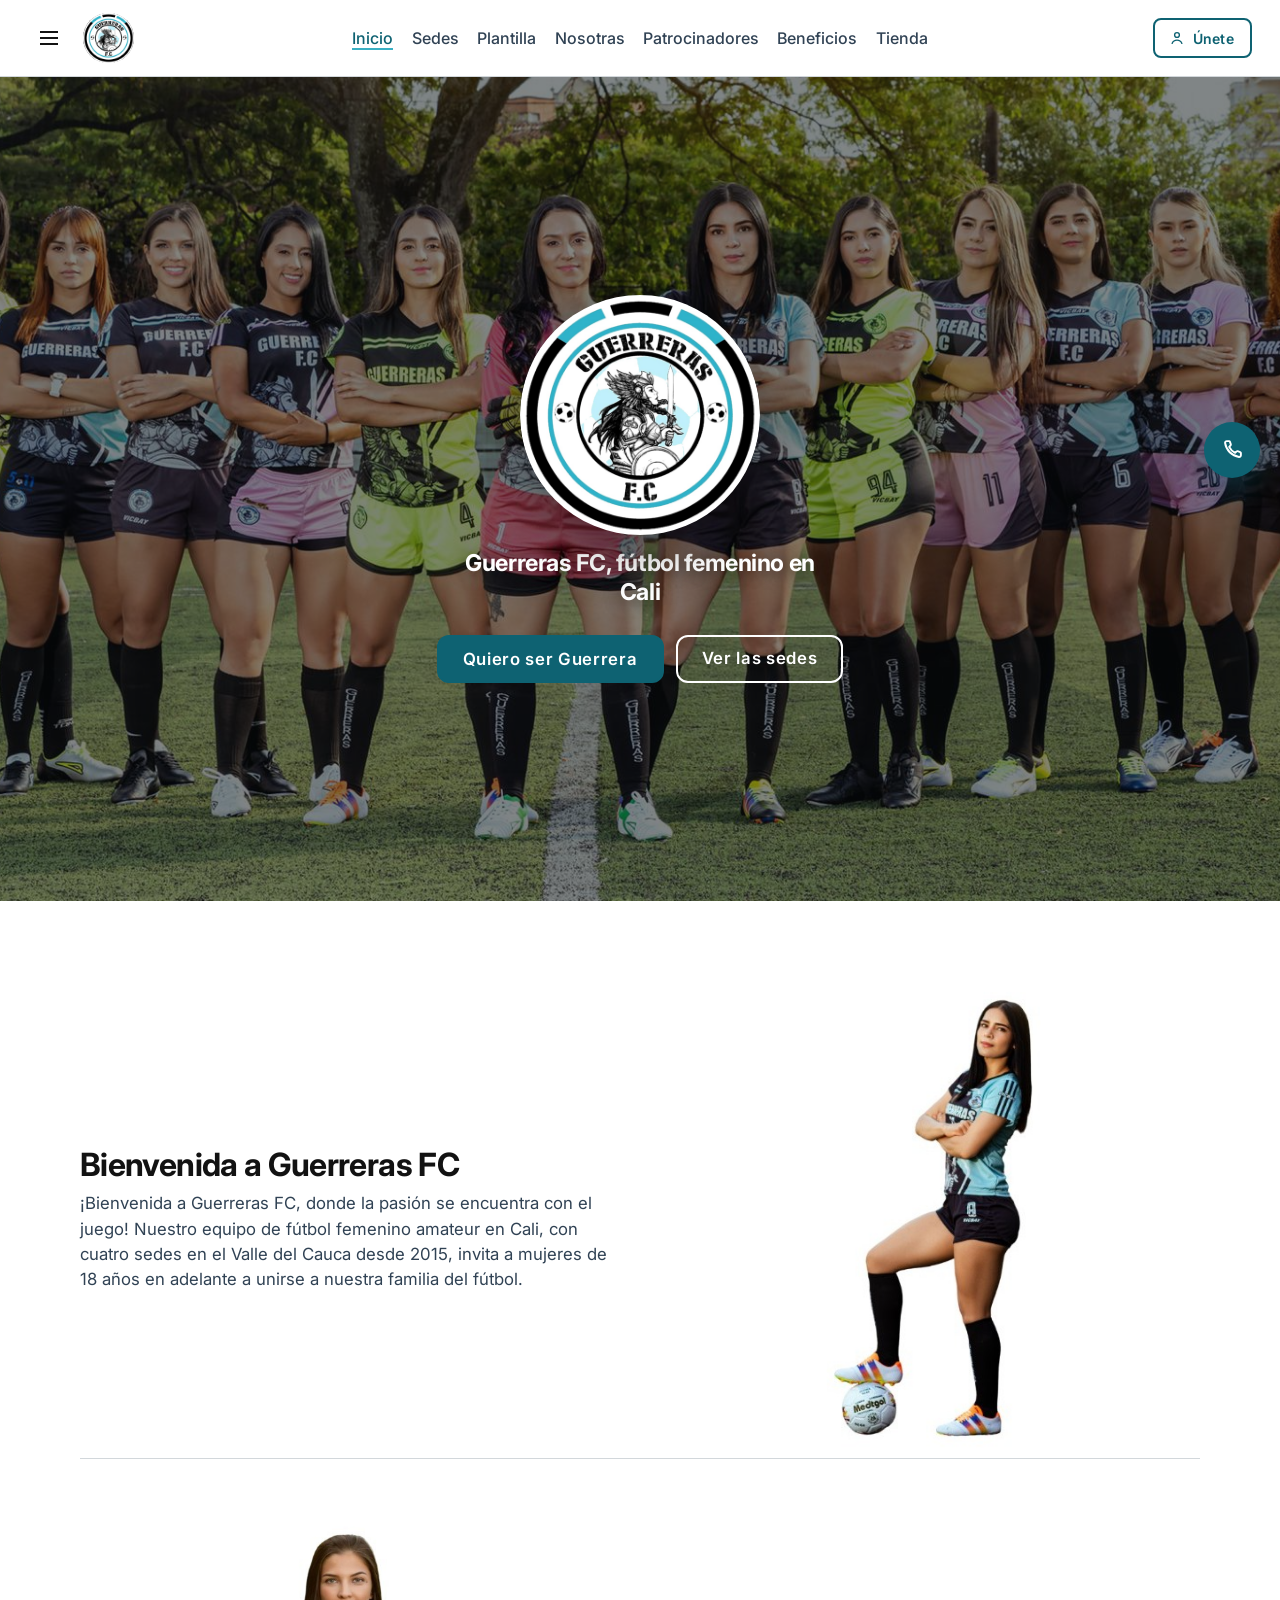
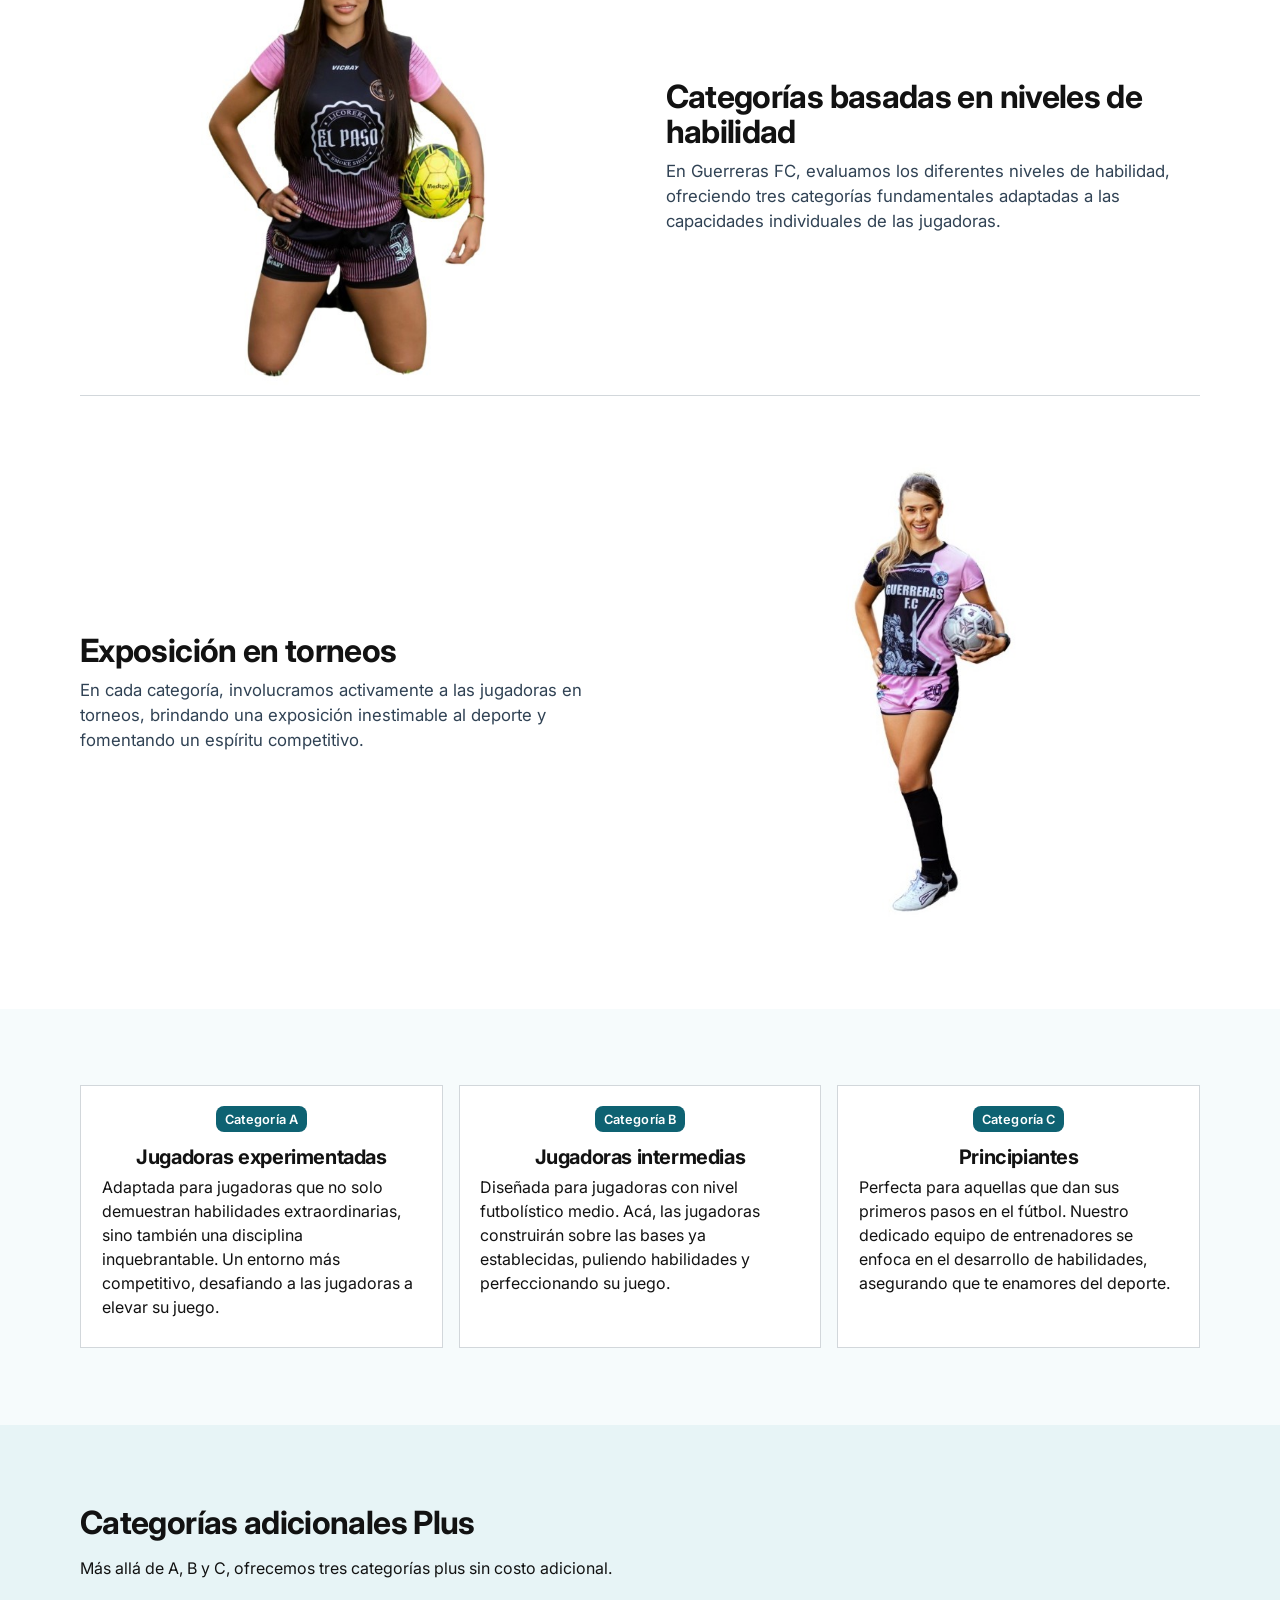
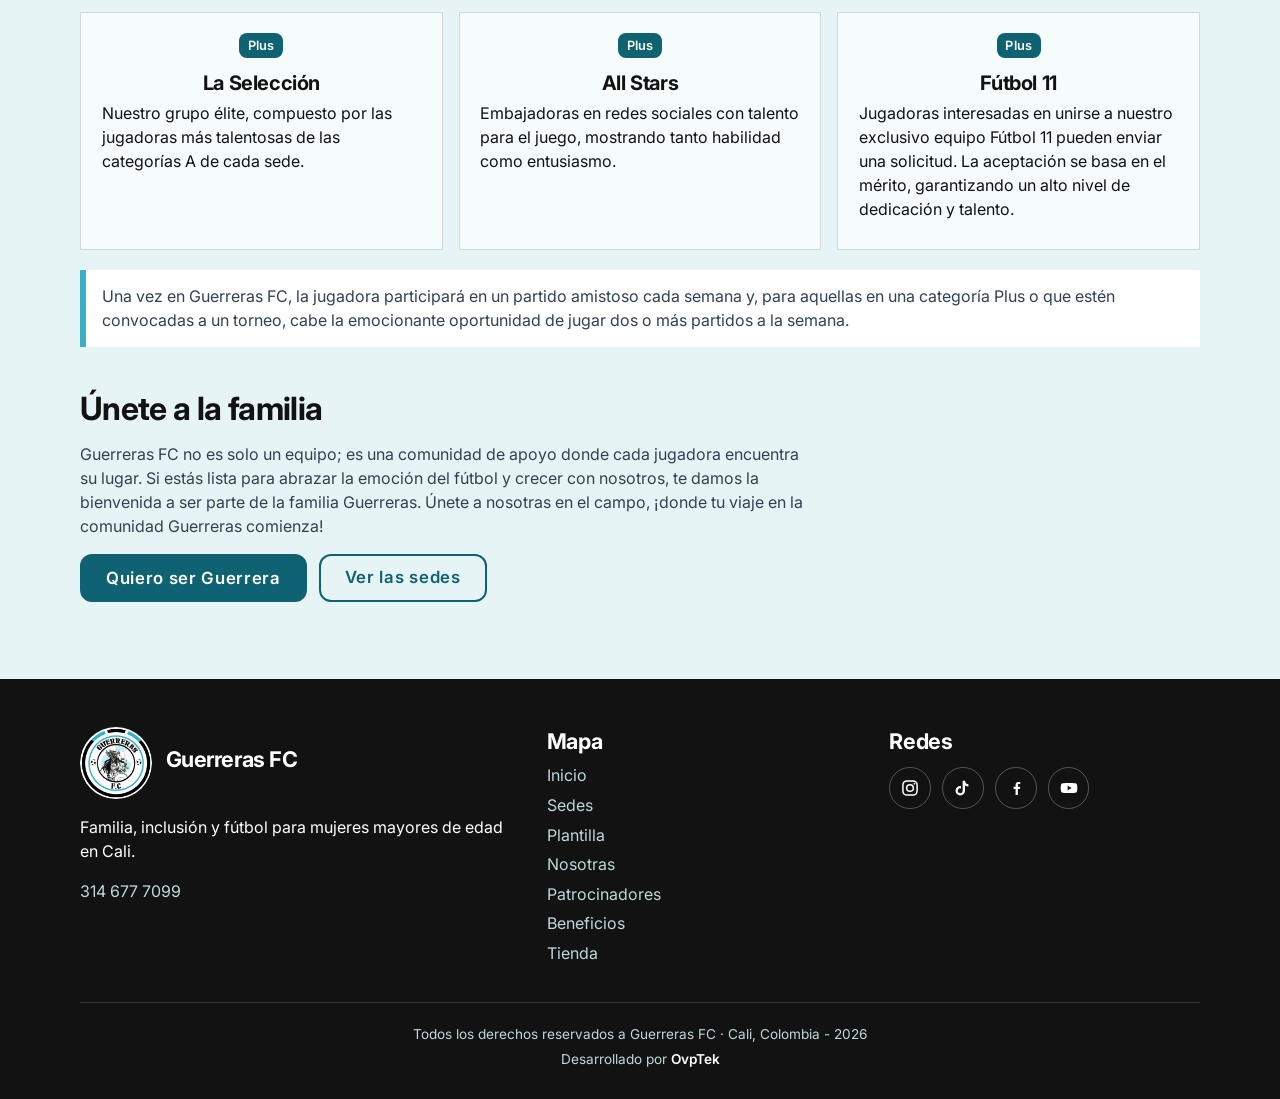
==== index.html @ e52dcc0f "Describe each page with the Spanish searches people use for women's soccer in Cali. Co-authored-by: " ====
<!DOCTYPE html>
<html lang="es-CO">
<head>
  <meta charset="utf-8">
  <meta name="viewport" content="width=device-width, initial-scale=1">
  <title>Fútbol femenino en Cali | Guerreras FC</title>
  <meta name="description" content="Equipo de fútbol femenino amateur en Cali. Mujeres mayores de 18 años, desde 2015. Cuatro sedes en el Valle del Cauca, incluida Juanchito.">
  <meta name="theme-color" content="#39b0c4">
  <meta property="og:type" content="website">
  <meta property="og:locale" content="es_CO">
  <meta property="og:site_name" content="Guerreras FC Cali">
  <meta property="og:title" content="Fútbol femenino en Cali | Guerreras FC">
  <meta property="og:description" content="Equipo de fútbol femenino amateur en Cali. Mujeres mayores de 18 años, desde 2015. Cuatro sedes en el Valle del Cauca.">
  <meta property="og:image" content="assets/plantel.jpg">
  <meta name="twitter:card" content="summary_large_image">
  <meta name="twitter:title" content="Fútbol femenino en Cali | Guerreras FC">
  <meta name="twitter:description" content="Equipo de fútbol femenino amateur en Cali. Mujeres mayores de 18 años, desde 2015. Cuatro sedes en el Valle del Cauca.">
  <meta name="twitter:image" content="assets/plantel.jpg">
  <link rel="icon" href="assets/favicon.svg?v=3" type="image/svg+xml">
  <link rel="icon" href="assets/favicon-32.png?v=3" sizes="32x32" type="image/png">
  <link rel="apple-touch-icon" href="assets/apple-touch-icon.png?v=3">
  <link rel="preconnect" href="https://fonts.googleapis.com">
  <link rel="preconnect" href="https://fonts.gstatic.com" crossorigin>
  <link href="https://fonts.googleapis.com/css2?family=Inter:wght@400;500;600;700&display=swap" rel="stylesheet">
  <link rel="stylesheet" href="css/styles.css">
  <script type="application/ld+json">
  {
    "@context": "https://schema.org",
    "@graph": [
      {
        "@type": "SportsTeam",
        "name": "Guerreras FC",
        "alternateName": ["Guerreras FC Cali", "Guerreras Fútbol Club Cali"],
        "sport": "Fútbol femenino",
        "description": "Equipo de fútbol femenino amateur en Cali y el Valle del Cauca. Mujeres mayores de 18 años. Fundado en 2015.",
        "foundingDate": "2015",
        "telephone": "+573146777099",
        "gender": "Female",
        "areaServed": ["Cali", "Juanchito", "Valle del Cauca"],
        "address": {
          "@type": "PostalAddress",
          "addressLocality": "Cali",
          "addressRegion": "Valle del Cauca",
          "addressCountry": "CO"
        },
        "sameAs": [
          "https://www.instagram.com/guerreras_fc/",
          "https://www.tiktok.com/@guerrerasfccali",
          "https://www.facebook.com/guerrerasfc.cali",
          "https://www.youtube.com/@guerrerasfc5474"
        ]
      },
      {
        "@type": "WebSite",
        "name": "Guerreras FC Cali",
        "inLanguage": "es-CO",
        "description": "Fútbol femenino amateur en Cali para mujeres mayores de 18 años."
      }
    ]
  }
  </script>
</head>
<body>
  <a class="skip" href="#contenido">Saltar al contenido</a>
  <header class="site-header">
    <div class="nav-bar">
      <div class="header-start">
        <button class="nav-toggle" type="button" aria-expanded="false" aria-controls="menu-panel">
          <span class="sr-only">Abrir menú</span>
          <span></span>
        </button>
        <a class="brand" href="index.html">
          <img class="brand-mark" src="assets/logo.png" width="512" height="512" alt="Guerreras FC">
        </a>
      </div>
      <nav class="site-nav" aria-label="Principal">
        <a href="index.html" aria-current="page">Inicio</a>
        <a href="sedes.html">Sedes</a>
        <a href="plantilla.html">Plantilla</a>
        <a href="nosotras.html">Nosotras</a>
        <a href="patrocinadores.html">Patrocinadores</a>
        <a href="beneficios.html">Beneficios</a>
        <span class="nav-shop"><a href="tienda.html">Tienda</a><a class="nav-cart" href="tienda.html#pedido" data-nav-cart hidden aria-label="Ver tu pedido"><svg viewBox="0 0 24 24" width="18" height="18" aria-hidden="true"><path d="M6 7h15l-1.5 8.5H8L6 7Z" fill="none" stroke="currentColor" stroke-width="1.8" stroke-linejoin="round"/><path d="M6 7 5 4H3" fill="none" stroke="currentColor" stroke-width="1.8" stroke-linecap="round"/><circle cx="9" cy="19" r="1.2" fill="currentColor"/><circle cx="17" cy="19" r="1.2" fill="currentColor"/></svg><span data-nav-count>0</span></a></span>
      </nav>
      <div class="header-end">
        <button class="header-join" type="button" data-join>
          <svg viewBox="0 0 24 24" width="18" height="18" aria-hidden="true"><circle cx="12" cy="8" r="3.2" fill="none" stroke="currentColor" stroke-width="1.8"/><path d="M5.5 19.2c1.2-3 3.4-4.4 6.5-4.4s5.3 1.4 6.5 4.4" fill="none" stroke="currentColor" stroke-width="1.8" stroke-linecap="round"/></svg>
          Únete
        </button>
      </div>
    </div>
    <div class="menu-panel" id="menu-panel">
      <nav aria-label="Menú">
        <a href="index.html" aria-current="page">Inicio</a>
        <a href="sedes.html">Sedes</a>
        <a href="plantilla.html">Plantilla</a>
        <a href="nosotras.html">Nosotras</a>
        <a href="patrocinadores.html">Patrocinadores</a>
        <a href="beneficios.html">Beneficios</a>
        <span class="nav-shop"><a href="tienda.html">Tienda</a><a class="nav-cart" href="tienda.html#pedido" data-nav-cart hidden aria-label="Ver tu pedido"><svg viewBox="0 0 24 24" width="18" height="18" aria-hidden="true"><path d="M6 7h15l-1.5 8.5H8L6 7Z" fill="none" stroke="currentColor" stroke-width="1.8" stroke-linejoin="round"/><path d="M6 7 5 4H3" fill="none" stroke="currentColor" stroke-width="1.8" stroke-linecap="round"/><circle cx="9" cy="19" r="1.2" fill="currentColor"/><circle cx="17" cy="19" r="1.2" fill="currentColor"/></svg><span data-nav-count>0</span></a></span>
      </nav>
    </div>
  </header>

  <main id="contenido">
    <section class="hero">
      <img class="hero-photo" src="assets/plantel.jpg" width="1600" height="848" alt="Plantel de Guerreras FC en Cali, formado en la cancha con uniformes negros, rosa, azul y verde." fetchpriority="high" decoding="async">
      <div class="hero-shade" aria-hidden="true"></div>
      <div class="hero-copy">
        <h1>
          <img class="hero-logo" src="assets/logo.png" width="512" height="512" alt="">
          <span>Guerreras FC, fútbol femenino en Cali</span>
        </h1>
        <div class="actions">
          <button class="btn" type="button" data-join>Quiero ser Guerrera</button>
          <a class="btn btn-ghost" href="sedes.html">Ver las sedes</a>
        </div>
      </div>
    </section>

    <section class="section band-white">
      <div class="wrap portrait-story">
        <article class="portrait-split">
          <div class="portrait-copy">
            <h2>Bienvenida a Guerreras FC</h2>
            <p>¡Bienvenida a Guerreras FC, donde la pasión se encuentra con el juego! Nuestro equipo de fútbol femenino amateur en Cali, con cuatro sedes en el Valle del Cauca desde 2015, invita a mujeres de 18 años en adelante a unirse a nuestra familia del fútbol.</p>
          </div>
          <figure>
            <img src="assets/jugadora-teal.jpg" width="271" height="541" alt="Jugadora de Guerreras FC con uniforme turquesa, el balón bajo el pie." loading="lazy" decoding="async">
          </figure>
        </article>
        <article class="portrait-split">
          <figure>
            <img src="assets/jugadora-rosa.jpg" width="459" height="701" alt="Jugadora de Guerreras FC arrodillada, con uniforme negro y rosa y el balón en la mano." loading="lazy" decoding="async">
          </figure>
          <div class="portrait-copy">
            <h2>Categorías basadas en niveles de habilidad</h2>
            <p>En Guerreras FC, evaluamos los diferentes niveles de habilidad, ofreciendo tres categorías fundamentales adaptadas a las capacidades individuales de las jugadoras.</p>
          </div>
        </article>
        <article class="portrait-split">
          <div class="portrait-copy">
            <h2>Exposición en torneos</h2>
            <p>En cada categoría, involucramos activamente a las jugadoras en torneos, brindando una exposición inestimable al deporte y fomentando un espíritu competitivo.</p>
          </div>
          <figure>
            <img src="assets/jugadora-de-pie.jpg" width="261" height="635" alt="Jugadora de Guerreras FC de pie, con uniforme rosa y negro y el balón en el brazo." loading="lazy" decoding="async">
          </figure>
        </article>
      </div>
    </section>

    <section class="section">
      <div class="wrap">
        <div class="grid-3 center-titles">
          <article class="card">
            <p class="pill">Categoría A</p>
            <h3>Jugadoras experimentadas</h3>
            <p>Adaptada para jugadoras que no solo demuestran habilidades extraordinarias, sino también una disciplina inquebrantable. Un entorno más competitivo, desafiando a las jugadoras a elevar su juego.</p>
          </article>
          <article class="card">
            <p class="pill">Categoría B</p>
            <h3>Jugadoras intermedias</h3>
            <p>Diseñada para jugadoras con nivel futbolístico medio. Acá, las jugadoras construirán sobre las bases ya establecidas, puliendo habilidades y perfeccionando su juego.</p>
          </article>
          <article class="card">
            <p class="pill">Categoría C</p>
            <h3>Principiantes</h3>
            <p>Perfecta para aquellas que dan sus primeros pasos en el fútbol. Nuestro dedicado equipo de entrenadores se enfoca en el desarrollo de habilidades, asegurando que te enamores del deporte.</p>
          </article>
        </div>
      </div>
    </section>

    <section class="section band-ice">
      <div class="wrap">
        <header class="section-head welcome-head">
          <h2>Categorías adicionales Plus</h2>
          <p>Más allá de A, B y C, ofrecemos tres categorías plus sin costo adicional.</p>
        </header>
        <div class="grid-3 center-titles">
          <article class="card">
            <p class="pill">Plus</p>
            <h3>La Selección</h3>
            <p>Nuestro grupo élite, compuesto por las jugadoras más talentosas de las categorías A de cada sede.</p>
          </article>
          <article class="card">
            <p class="pill">Plus</p>
            <h3>All Stars</h3>
            <p>Embajadoras en redes sociales con talento para el juego, mostrando tanto habilidad como entusiasmo.</p>
          </article>
          <article class="card">
            <p class="pill">Plus</p>
            <h3>Fútbol 11</h3>
            <p>Jugadoras interesadas en unirse a nuestro exclusivo equipo Fútbol 11 pueden enviar una solicitud. La aceptación se basa en el mérito, garantizando un alto nivel de dedicación y talento.</p>
          </article>
        </div>
        <p class="note">Una vez en Guerreras FC, la jugadora participará en un partido amistoso cada semana y, para aquellas en una categoría Plus o que estén convocadas a un torneo, cabe la emocionante oportunidad de jugar dos o más partidos a la semana.</p>
        <div class="join-close">
          <h2>Únete a la familia</h2>
          <p>Guerreras FC no es solo un equipo; es una comunidad de apoyo donde cada jugadora encuentra su lugar. Si estás lista para abrazar la emoción del fútbol y crecer con nosotros, te damos la bienvenida a ser parte de la familia Guerreras. Únete a nosotras en el campo, ¡donde tu viaje en la comunidad Guerreras comienza!</p>
          <div class="actions">
            <button class="btn" type="button" data-join>Quiero ser Guerrera</button>
            <a class="btn btn-ghost" href="sedes.html">Ver las sedes</a>
          </div>
        </div>
      </div>
    </section>
  </main>

  <footer class="site-footer">
    <div class="wrap footer-grid">
      <div>
        <div class="footer-brand">
          <img src="assets/logo.png" width="512" height="512" alt="">
          <h2>Guerreras FC</h2>
        </div>
        <p>Familia, inclusión y fútbol para mujeres mayores de edad en Cali.</p>
        <p><a href="tel:+573146777099">314 677 7099</a></p>
      </div>
      <div>
        <h2>Mapa</h2>
        <ul>
          <li><a href="index.html">Inicio</a></li>
          <li><a href="sedes.html">Sedes</a></li>
          <li><a href="plantilla.html">Plantilla</a></li>
          <li><a href="nosotras.html">Nosotras</a></li>
          <li><a href="patrocinadores.html">Patrocinadores</a></li>
          <li><a href="beneficios.html">Beneficios</a></li>
          <li><a href="tienda.html">Tienda</a></li>
        </ul>
      </div>
      <div>
        <h2>Redes</h2>
        <nav class="socials" aria-label="Redes sociales">
          <a href="https://www.instagram.com/guerreras_fc/" target="_blank" rel="noopener noreferrer" aria-label="Instagram"><svg viewBox="0 0 24 24" width="20" height="20" aria-hidden="true"><rect x="3.5" y="3.5" width="17" height="17" rx="5" fill="none" stroke="currentColor" stroke-width="1.8"/><circle cx="12" cy="12" r="4" fill="none" stroke="currentColor" stroke-width="1.8"/><circle cx="17.2" cy="6.8" r="1" fill="currentColor"/></svg></a>
          <a href="https://www.tiktok.com/@guerrerasfccali" target="_blank" rel="noopener noreferrer" aria-label="TikTok"><svg viewBox="0 0 24 24" width="20" height="20" aria-hidden="true"><path fill="currentColor" d="M14.2 3.2c.5 2.4 1.8 4 4.3 4.4v2.6c-1.5 0-2.9-.5-4.1-1.3v6.4a5.7 5.7 0 1 1-5.7-5.7c.3 0 .6 0 .9.1v2.8a2.9 2.9 0 1 0 2 2.8V3.2h2.6Z"/></svg></a>
          <a href="https://www.facebook.com/guerrerasfc.cali" target="_blank" rel="noopener noreferrer" aria-label="Facebook"><svg viewBox="0 0 24 24" width="20" height="20" aria-hidden="true"><path fill="currentColor" d="M14.2 20.5v-7.2h2.4l.4-2.8h-2.8V8.7c0-.8.2-1.4 1.4-1.4h1.5V4.8c-.3 0-1.1-.1-2.1-.1-2.1 0-3.5 1.3-3.5 3.6v2.2H9.1v2.8h2.4v7.2h2.7Z"/></svg></a>
          <a href="https://www.youtube.com/@guerrerasfc5474" target="_blank" rel="noopener noreferrer" aria-label="YouTube"><svg viewBox="0 0 24 24" width="20" height="20" aria-hidden="true"><path fill="currentColor" d="M21.6 8.2a2.5 2.5 0 0 0-1.8-1.8C18.2 6 12 6 12 6s-6.2 0-7.8.4a2.5 2.5 0 0 0-1.8 1.8A26 26 0 0 0 2 12a26 26 0 0 0 .4 3.8 2.5 2.5 0 0 0 1.8 1.8C5.8 18 12 18 12 18s6.2 0 7.8-.4a2.5 2.5 0 0 0 1.8-1.8A26 26 0 0 0 22 12a26 26 0 0 0-.4-3.8ZM10.4 14.8V9.2L15.2 12l-4.8 2.8Z"/></svg></a>
        </nav>
      </div>
    </div>
    <div class="wrap legal">
      <p>Todos los derechos reservados a Guerreras FC · Cali, Colombia - 2026</p>
      <p class="powered">Desarrollado por <a href="https://www.ovptek.com/" target="_blank" rel="noopener noreferrer">OvpTek</a></p>
    </div>
  </footer>
  <a class="call-float" href="https://wa.me/573146777099?text=Estoy%20interesada%20en%20ser%20parte%20de%20Guerreras%20FC" target="_blank" rel="noopener noreferrer" aria-label="Escribir por WhatsApp: Estoy interesada en ser parte de Guerreras FC">
    <svg viewBox="0 0 24 24" width="26" height="26" aria-hidden="true"><path d="M7.2 3.8h2.1c.4 0 .7.3.8.6l.8 2.4a.9.9 0 0 1-.2.9L9.4 9.1a12 12 0 0 0 5.5 5.5l1.4-1.3a.9.9 0 0 1 .9-.2l2.4.8c.3.1.6.4.6.8v2.1a1.6 1.6 0 0 1-1.7 1.6A15.2 15.2 0 0 1 5.6 5.5a1.6 1.6 0 0 1 1.6-1.7Z" fill="none" stroke="currentColor" stroke-width="1.8" stroke-linejoin="round"/></svg>
  </a>
  <script src="js/main.js"></script>
</body>
</html>
---- css/styles.css ----
/* Brand: guerrerasfccali.com/beneficios-guerreras (#39b0c4, #304254, white, black)
   and the Sé Parte de Guerreras brochure (powder teal #bed8dc, black, white). */

:root {
  --ink: #121212;
  --slate: #304254;
  --teal: #39b0c4;
  --teal-ink: #0e6272;
  --mist: #bed8dc;
  --ice: #e7f4f6;
  --foam: #f6fbfc;
  --white: #ffffff;
  --line: #d2d7db;
  --shadow: 0 16px 40px rgba(18, 18, 18, 0.08);
  --sans: "Inter", Arial, Helvetica, sans-serif;
  --max: 1120px;
}

*,
*::before,
*::after { box-sizing: border-box; }

html { scroll-behavior: smooth; }

body {
  margin: 0;
  color: var(--ink);
  background: var(--foam);
  font-family: var(--sans);
  font-size: 1rem;
  line-height: 1.5;
  color-scheme: light;
}

img { max-width: 100%; display: block; }

a { color: var(--teal-ink); }

a:hover { color: var(--ink); }

:focus-visible {
  outline: 3px solid var(--teal-ink);
  outline-offset: 3px;
}

.skip {
  position: absolute;
  left: 1rem;
  top: -4rem;
  background: var(--ink);
  color: var(--white);
  padding: 0.6rem 1rem;
  z-index: 40;
}

.skip:focus { top: 1rem; }

.sr-only {
  position: absolute;
  width: 1px;
  height: 1px;
  padding: 0;
  margin: -1px;
  overflow: hidden;
  clip: rect(0, 0, 0, 0);
  border: 0;
}

.wrap {
  width: min(var(--max), calc(100% - 2.5rem));
  margin-inline: auto;
}

.site-header {
  position: sticky;
  top: 0;
  z-index: 30;
  background: var(--white);
  border-bottom: 1px solid var(--line);
}

.nav-bar {
  display: grid;
  grid-template-columns: 1fr auto 1fr;
  align-items: center;
  min-height: 4.75rem;
  padding: 0 1.75rem;
  gap: 1rem;
}

.header-start,
.header-end {
  display: flex;
  align-items: center;
  gap: 0.85rem;
}

.header-end { justify-content: flex-end; }

.brand {
  display: flex;
  align-items: center;
  text-decoration: none;
  color: var(--ink);
}

.brand-mark {
  width: 3.15rem;
  height: 3.15rem;
  flex-shrink: 0;
  border-radius: 50%;
  object-fit: cover;
}

.nav-toggle {
  display: flex;
  width: 2.6rem;
  height: 2.6rem;
  border: 0;
  background: transparent;
  padding: 0;
  flex-direction: column;
  justify-content: center;
  align-items: center;
  gap: 5px;
  cursor: pointer;
}

.nav-toggle > span:last-child,
.nav-toggle > span:last-child::before,
.nav-toggle > span:last-child::after {
  display: block;
  width: 1.15rem;
  height: 2px;
  background: var(--ink);
  position: relative;
}

.nav-toggle > span:last-child::before,
.nav-toggle > span:last-child::after {
  content: "";
  position: absolute;
  left: 0;
}

.nav-toggle > span:last-child::before { top: -6px; }
.nav-toggle > span:last-child::after { top: 6px; }

.site-nav {
  display: flex;
  align-items: center;
  justify-content: center;
  gap: 1.15rem;
}

.site-nav a,
.menu-panel a {
  color: var(--slate);
  text-decoration: none;
  font-weight: 500;
  font-size: 1rem;
}

.site-nav a[aria-current="page"],
.menu-panel a[aria-current="page"] {
  color: var(--teal-ink);
  box-shadow: inset 0 -2px 0 var(--teal);
}

.site-nav a:hover,
.menu-panel a:hover { color: var(--teal-ink); }

.header-join {
  display: inline-flex;
  align-items: center;
  gap: 0.4rem;
  min-height: 2.5rem;
  padding: 0.35rem 1rem 0.35rem 0.8rem;
  border: 2px solid var(--teal-ink);
  border-radius: 8px;
  background: var(--white);
  color: var(--teal-ink);
  text-decoration: none;
  font-family: inherit;
  font-weight: 600;
  font-size: 0.875rem;
  letter-spacing: 0.02em;
  white-space: nowrap;
  cursor: pointer;
}

.header-join svg { display: block; }

.header-join:hover {
  background: var(--teal-ink);
  color: var(--white);
}

.menu-panel {
  display: none;
  position: absolute;
  left: 0;
  right: 0;
  top: 100%;
  background: var(--white);
  border-bottom: 1px solid var(--line);
  box-shadow: var(--shadow);
  padding: 1.25rem 1.75rem 1.6rem;
}

.site-header.is-open .menu-panel { display: block; }

.menu-panel nav {
  display: flex;
  flex-direction: column;
  align-items: flex-start;
  gap: 0.35rem;
}

.menu-panel a {
  font-size: 1.35rem;
  padding: 0.35rem 0;
  box-shadow: none;
}

.menu-panel a[aria-current="page"] { box-shadow: inset 3px 0 0 var(--teal); padding-left: 0.7rem; }

.nav-shop {
  display: inline-flex;
  align-items: center;
  gap: 0.35rem;
}

.nav-cart {
  position: relative;
  display: inline-grid;
  place-items: center;
  width: 1.85rem;
  height: 1.85rem;
  color: var(--teal-ink);
  text-decoration: none;
}

.nav-cart[hidden] { display: none; }

.nav-cart span {
  position: absolute;
  top: -0.35rem;
  right: -0.4rem;
  min-width: 1.05rem;
  height: 1.05rem;
  padding: 0 0.2rem;
  border-radius: 999px;
  background: var(--teal-ink);
  color: var(--white);
  font-size: 0.68rem;
  font-weight: 700;
  line-height: 1.05rem;
  text-align: center;
}

.menu-panel .nav-shop { gap: 0.7rem; }

.menu-panel .nav-cart { width: 2.2rem; height: 2.2rem; }

.hero {
  position: relative;
  display: flex;
  align-items: center;
  justify-content: center;
  min-height: calc(100svh - 4.75rem);
  overflow: hidden;
  background: #101412;
}

.hero-photo {
  position: absolute;
  inset: 0;
  width: 100%;
  height: 100%;
  object-fit: cover;
  object-position: center 42%;
}

.hero-shade {
  position: absolute;
  inset: 0;
  background: rgba(8, 12, 14, 0.5);
}

.hero-copy {
  position: relative;
  z-index: 1;
  display: flex;
  flex-direction: column;
  align-items: center;
  padding: 2rem 1.25rem;
}

.hero h1 {
  display: flex;
  flex-direction: column;
  align-items: center;
  gap: 0.85rem;
  margin: 0;
  max-width: min(22rem, 90vw);
  color: var(--white);
  font-size: clamp(1.2rem, 2.4vw, 1.45rem);
  line-height: 1.25;
  text-align: center;
  text-shadow: 0 2px 16px rgba(0, 0, 0, 0.55);
}

.section-head h1,
.portrait-copy h1 {
  margin: 0.2rem 0 0.6rem;
  font-size: clamp(1.75rem, 2.5vw, 2rem);
  color: var(--ink);
}

.hero-logo {
  width: min(15rem, 68vw);
  height: min(15rem, 68vw);
  object-fit: cover;
  border-radius: 50%;
  filter: drop-shadow(0 12px 28px rgba(0, 0, 0, 0.45));
}

.hero-logo.is-kick {
  animation: hero-ball 1.15s cubic-bezier(0.16, 0.84, 0.28, 1) both;
}

@keyframes hero-ball {
  0% { transform: rotate(-540deg) scale(0.86); }
  72% { transform: rotate(16deg) scale(1.03); }
  100% { transform: rotate(0deg) scale(1); }
}

.hero .actions { justify-content: center; margin-top: 1.75rem; }

.hero .btn-ghost {
  color: var(--white);
  border-color: var(--white);
}

.hero .btn-ghost:hover {
  background: var(--white);
  color: var(--ink);
}

.kicker {
  margin: 0 0 0.55rem;
  font-weight: 600;
  letter-spacing: normal;
  color: var(--slate);
  font-size: 1.05rem;
}

h1, h2, h3, .stat strong, .price strong, .year {
  font-weight: 700;
  letter-spacing: -0.02em;
  line-height: 1.1;
}

h1 {
  margin: 0;
  font-size: clamp(2.5rem, 4vw, 3rem);
  color: var(--ink);
}

h1 em {
  display: block;
  font-style: normal;
  color: var(--ink);
}

.lede {
  font-size: 1.15rem;
  max-width: 38rem;
  color: var(--slate);
}

.actions { display: flex; flex-wrap: wrap; gap: 0.75rem; margin-top: 0.5rem; }

.btn {
  display: inline-flex;
  align-items: center;
  justify-content: center;
  min-height: 3rem;
  padding: 0 1.5rem;
  background: var(--teal-ink);
  color: var(--white);
  text-decoration: none;
  font-weight: 600;
  letter-spacing: 0.04em;
  border: 2px solid var(--teal-ink);
  border-radius: 12px;
  cursor: pointer;
  font-family: inherit;
  font-size: 1.05rem;
}

.btn:hover { background: #0a4e5c; color: var(--white); border-color: #0a4e5c; }

.btn-dark {
  background: var(--ink);
  color: var(--white);
  border-color: var(--ink);
}

.btn-dark:hover { background: var(--teal-ink); color: var(--white); border-color: var(--teal-ink); }

.btn-ghost {
  background: transparent;
  color: var(--teal-ink);
  border-color: var(--teal-ink);
}

.btn-ghost:hover { background: var(--teal-ink); color: var(--white); }

.btn:disabled {
  opacity: 0.45;
  cursor: not-allowed;
}

.band { background: var(--mist); }
.band-ice { background: var(--ice); }
.band-white { background: var(--white); }
.band-ink { background: var(--ink); color: var(--white); }
.band-ink a { color: var(--teal); }

.section { padding: clamp(3rem, 6vw, 5rem) 0; }

.section-head { max-width: 40rem; margin-bottom: 2rem; }

.welcome-head { max-width: 46rem; }

.portrait-story { display: grid; }

.portrait-split {
  display: grid;
  grid-template-columns: 1fr 1fr;
  gap: clamp(1.5rem, 4vw, 3.5rem);
  align-items: center;
}

.portrait-split > .portrait-copy:first-child { justify-self: end; }

.portrait-copy { max-width: 34rem; }

.portrait-copy p { margin: 0; color: var(--slate); font-size: 1.05rem; }

.portrait-copy .index { color: var(--teal-ink); font-size: 0.95rem; }

.after-portrait { margin-top: clamp(2.5rem, 5vw, 3.5rem); }

.portrait-split + .portrait-split {
  padding-top: clamp(2.5rem, 5vw, 3.5rem);
  border-top: 1px solid var(--line);
}

.portrait-split figure {
  margin: 0;
  display: flex;
  justify-content: center;
  align-items: flex-end;
  min-height: 22rem;
}

.portrait-split img {
  height: min(30rem, 68vh);
  width: auto;
  max-width: 100%;
}

.feature-note {
  margin-top: 1.25rem;
  background: var(--ink);
  color: var(--white);
  border-radius: 1rem;
  padding: 1.35rem 1.5rem;
}

.feature-note h3 {
  margin: 0 0 0.4rem;
  font-size: 1.25rem;
  color: var(--white);
}

.feature-note p { margin: 0; color: var(--mist); }

.card .pill {
  display: table;
  margin: 0 auto 0.85rem;
}

.level-cards .pill {
  border-radius: 999px;
  padding: 0.32rem 0.9rem;
  background: var(--ice);
  color: var(--teal-ink);
  border: 1px solid #9ed4de;
  letter-spacing: 0.03em;
}

.level-cards .pill.is-plus {
  background: var(--teal-ink);
  color: var(--white);
  border-color: var(--teal-ink);
}

.center-titles .card h3 { text-align: center; }

.join-close {
  max-width: 46rem;
  margin-top: 2.75rem;
}

.band-ice > .wrap > .join-close:first-child { margin-top: 0; }

.join-close p { color: var(--slate); }

.band-ice .note { margin-top: 1.25rem; background: var(--white); }

.index {
  margin: 0;
  font-size: 0.95rem;
  font-weight: 700;
  letter-spacing: 0.02em;
  color: var(--teal-ink);
  line-height: 1.2;
}

h2 { margin: 0.2rem 0 0.6rem; font-size: clamp(1.75rem, 2.5vw, 2rem); color: var(--ink); }

.band-ink h2 { color: var(--white); }

.grid-3, .grid-2, .stats, .price-row, .sponsor-grid, .products {
  display: grid;
  gap: 1rem;
}

.squad { margin-top: 0.25rem; }

.squad h3 {
  margin: 0 0 1rem;
  padding-bottom: 0.55rem;
  border-bottom: 1px solid var(--line);
  font-size: 1.35rem;
  color: var(--ink);
}

.squad-grid {
  display: grid;
  grid-template-columns: repeat(4, minmax(0, 1fr));
  gap: 1.5rem 1rem;
  margin-bottom: 2.75rem;
}

.player {
  display: flex;
  flex-direction: column;
  align-items: center;
  text-align: center;
}

.player img {
  width: 100%;
  height: 16.5rem;
  object-fit: contain;
  object-position: center bottom;
  background: var(--foam);
  border-radius: 1rem;
}

.player.is-staff img { object-position: center center; }

.player-num {
  margin: 0.8rem 0 0;
  color: var(--teal-ink);
  font-size: 1.85rem;
  font-weight: 700;
  letter-spacing: -0.03em;
  line-height: 1;
}

.player-role {
  margin: 0.25rem 0 0;
  color: var(--slate);
  font-weight: 600;
}

.player-open {
  display: flex;
  flex-direction: column;
  align-items: center;
  width: 100%;
  margin: 0;
  padding: 0;
  border: 0;
  background: transparent;
  color: inherit;
  font: inherit;
  text-align: center;
  cursor: pointer;
}

.player-open img { transition: transform 0.2s ease; }

.player-open:hover img,
.player-open:focus-visible img { transform: translateY(-0.3rem); }

.card-dialog {
  width: fit-content;
  max-width: calc(100% - 2rem);
  margin: auto;
  padding: 0.55rem;
  border: 0;
  background: transparent;
  overflow: visible;
}

.card-dialog::backdrop { background: rgba(18, 18, 18, 0.55); }

.card-close {
  position: absolute;
  top: 0;
  right: 0;
  z-index: 3;
  display: grid;
  place-items: center;
  width: 2.4rem;
  height: 2.4rem;
  border: 0;
  border-radius: 50%;
  background: var(--white);
  color: var(--teal-ink);
  cursor: pointer;
  box-shadow: var(--shadow);
}

.fcard {
  position: relative;
  width: min(19.5rem, calc(100vw - 3.2rem));
  height: 32.5rem;
  color: var(--white);
  background:
    radial-gradient(circle at 72% 28%, rgba(255, 255, 255, 0.35), transparent 34%),
    linear-gradient(168deg, #9adbe6 0%, #39b0c4 40%, #12788a 72%, #0e6272 100%);
  clip-path: polygon(5% 0, 95% 0, 100% 3.5%, 100% 86%, 50% 100%, 0 86%, 0 3.5%);
  filter: drop-shadow(0 18px 28px rgba(14, 98, 114, 0.38));
}

.fcard-meta {
  position: relative;
  z-index: 2;
  display: flex;
  flex-direction: column;
  align-items: flex-start;
  padding: 1.35rem 0 0 1.15rem;
}

.fcard-num {
  margin: 0;
  color: var(--teal-ink);
  font-size: 3.15rem;
  font-weight: 700;
  letter-spacing: -0.04em;
  line-height: 0.85;
}

.fcard-pos {
  margin: 0.35rem 0 0;
  color: var(--teal-ink);
  font-size: 1.05rem;
  font-weight: 700;
  letter-spacing: 0.08em;
}

.fcard-flag {
  display: block;
  margin-top: 0.55rem;
  border-radius: 2px;
  box-shadow: 0 0 0 1px rgba(255, 255, 255, 0.8);
}

.fcard-badge {
  width: 2.8rem;
  height: 2.8rem;
  margin-top: 0.65rem;
  border: 2px solid var(--white);
  border-radius: 50%;
  object-fit: cover;
  background: var(--white);
}

.fcard::before {
  content: "";
  position: absolute;
  inset: 0;
  background: linear-gradient(115deg, rgba(255, 255, 255, 0.28), transparent 46%);
  pointer-events: none;
}

.fcard-photo {
  position: absolute;
  z-index: 1;
  top: 0.85rem;
  right: 0.35rem;
  width: 62%;
  height: 50%;
  object-fit: cover;
  object-position: center 16%;
  pointer-events: none;
  -webkit-mask-image: radial-gradient(ellipse 86% 78% at 58% 38%, #000 46%, transparent 76%);
  mask-image: radial-gradient(ellipse 86% 78% at 58% 38%, #000 46%, transparent 76%);
}

.fcard-photo[src=""] { visibility: hidden; }

.fcard-name {
  position: absolute;
  z-index: 2;
  right: 0.85rem;
  bottom: 31%;
  left: 0.85rem;
  margin: 0;
  padding-top: 0.4rem;
  border-top: 1px solid rgba(255, 255, 255, 0.55);
  font-size: 1.4rem;
  font-weight: 700;
  letter-spacing: 0.08em;
  line-height: 1;
  text-align: center;
  text-transform: uppercase;
  text-shadow: 0 2px 10px rgba(14, 98, 114, 0.45);
}

.fcard-stats {
  position: absolute;
  z-index: 2;
  right: 1.15rem;
  bottom: 15.5%;
  left: 1.15rem;
  display: grid;
  grid-template-columns: 1fr 1fr;
  gap: 0.28rem 0.85rem;
  margin: 0;
  padding: 0;
  list-style: none;
  color: var(--white);
  font-size: 0.95rem;
  font-weight: 700;
  letter-spacing: 0.06em;
  line-height: 1;
}

.fcard-stats b {
  display: inline-block;
  min-width: 1.7rem;
  margin-right: 0.2rem;
  font-weight: 700;
}

.grid-3 { grid-template-columns: repeat(3, 1fr); }
.grid-2 { grid-template-columns: repeat(2, 1fr); }
.stats { grid-template-columns: repeat(4, 1fr); }
.price-row { grid-template-columns: repeat(4, 1fr); }
.sponsor-grid { grid-template-columns: repeat(3, 1fr); }

.logo-wall {
  list-style: none;
  margin: 0;
  padding: 0;
  display: grid;
  grid-template-columns: repeat(4, 1fr);
  border-top: 1px solid var(--line);
  border-left: 1px solid var(--line);
}

.logo-wall li {
  display: flex;
  align-items: center;
  justify-content: center;
  min-height: 8.75rem;
  margin: 0;
  padding: 1.15rem 1rem;
  background: var(--white);
  border-right: 1px solid var(--line);
  border-bottom: 1px solid var(--line);
}

.logo-wall button {
  display: flex;
  align-items: center;
  justify-content: center;
  width: 100%;
  border: 0;
  background: transparent;
  padding: 0;
  cursor: pointer;
}

.logo-wall img {
  width: auto;
  height: auto;
  max-width: 100%;
  max-height: 5.25rem;
  object-fit: contain;
}

.benefit-intro { padding: 1.5rem 0 0.25rem; }

.benefit-intro .section-head { margin-bottom: 0.65rem; }

.benefit-intro p { margin: 0.75rem 0 0; }

.benefit-allies { padding-top: 1.75rem; }

.benefit-hero {
  display: flex;
  justify-content: center;
  margin: 0;
}

.benefit-hero img {
  width: min(24rem, 100%);
  height: auto;
}

@media (max-width: 700px) {
  .benefit-hero { margin-right: 3.6rem; }
}

.benefit-wall li { min-height: 12rem; }

.benefit-wall button {
  display: flex;
  align-items: center;
  justify-content: center;
  width: 100%;
  min-height: 9.5rem;
  border: 0;
  background: transparent;
  padding: 0;
  cursor: pointer;
}

.benefit-wall img { max-height: 9.5rem; }

.benefit-dialog {
  display: none;
  width: min(40rem, calc(100vw - 2rem));
  height: fit-content;
  max-height: calc(100vh - 2rem);
  max-height: calc(100dvh - 2rem);
  margin: auto;
  padding: 0.75rem;
  border: 0;
  border-radius: 1rem;
  background: var(--white);
  color: var(--ink);
  box-shadow: var(--shadow);
  overflow: auto;
}

.benefit-dialog[open] {
  display: flex;
  flex-direction: column;
  position: fixed;
  inset: 0;
  z-index: 40;
}

.benefit-dialog::backdrop { background: rgba(18, 18, 18, 0.55); }

.benefit-dialog img {
  width: 100%;
  height: auto;
  max-height: calc(100dvh - 5.5rem);
  object-fit: contain;
}

.benefit-close {
  align-self: flex-end;
  margin-bottom: 0.45rem;
  border: 1px solid var(--line);
  background: var(--foam);
  color: var(--ink);
  min-width: 2.4rem;
  min-height: 2.4rem;
  border-radius: 999px;
  font: inherit;
  cursor: pointer;
}
.products { grid-template-columns: repeat(2, 1fr); }

.card, .venue, .product, .quote, .sponsor {
  background: var(--white);
  border: 1px solid var(--line);
  padding: 1.25rem 1.3rem 1.4rem;
}

.band-white .card, .band-ice .card { background: var(--foam); }

.card h3, .venue h3, .product h3, .sponsor h3 {
  margin: 0 0 0.45rem;
  font-size: 1.25rem;
  color: var(--ink);
}

.card p, .venue p, .product p { margin: 0.35rem 0; }

.stat {
  background: var(--white);
  padding: 1.2rem;
  border-top: 6px solid var(--teal);
}

.stat strong {
  display: block;
  font-size: 2.25rem;
  color: var(--ink);
}

.stat span { color: var(--slate); }

.price {
  background: var(--ink);
  color: var(--white);
  padding: 1.2rem;
}

.price span {
  display: block;
  letter-spacing: 0.01em;
  font-size: 0.9rem;
  font-weight: 600;
  color: var(--mist);
}

.price strong {
  display: block;
  margin-top: 0.4rem;
  font-size: 2rem;
  color: var(--teal);
}

.sede-portrait {
  display: flex;
  justify-content: center;
}

.sede-portrait img {
  width: auto;
  max-width: min(100%, 40rem);
  height: auto;
}

.photo-split {
  display: grid;
  grid-template-columns: 1.15fr 0.85fr;
  min-height: 24rem;
}

.photo-split img {
  width: 100%;
  height: 100%;
  object-fit: contain;
  object-position: center;
  background: var(--white);
  min-height: 18rem;
}

.photo-split div { padding: clamp(2rem, 4vw, 3.5rem); display: flex; flex-direction: column; justify-content: center; }

.questions { margin: 0; padding: 0; list-style: none; }

.questions li {
  padding: 0.85rem 0;
  border-top: 1px solid rgba(255, 255, 255, 0.2);
  font-size: 1.15rem;
}

.cal {
  background: var(--white);
  border: 1px solid var(--line);
  border-radius: 1rem;
  overflow: hidden;
}

.cal-bar {
  display: flex;
  flex-wrap: wrap;
  align-items: center;
  justify-content: space-between;
  gap: 0.75rem 1rem;
  padding: 1rem 1.1rem;
  border-bottom: 1px solid var(--line);
}

.cal-nav {
  display: flex;
  align-items: center;
  gap: 0.45rem;
  min-width: 0;
}

.cal-title {
  flex: 1;
  min-width: 12rem;
  margin: 0;
  text-align: center;
  font-size: 1.15rem;
  font-weight: 700;
  letter-spacing: -0.02em;
}

.cal-step,
.cal-today,
.cal-views button,
.cal-close {
  font-family: inherit;
  cursor: pointer;
}

.cal-step,
.cal-today {
  display: inline-flex;
  align-items: center;
  justify-content: center;
  min-height: 2.5rem;
  border: 2px solid var(--teal-ink);
  border-radius: 999px;
  background: transparent;
  color: var(--teal-ink);
  font-weight: 600;
}

.cal-step { width: 2.5rem; padding: 0; }

.cal-today { padding: 0 0.95rem; }

.cal-step:hover,
.cal-today:hover {
  background: var(--teal-ink);
  color: var(--white);
}

.cal-views {
  display: flex;
  padding: 0.2rem;
  border: 1px solid var(--line);
  border-radius: 999px;
  background: var(--foam);
}

.cal-views button {
  min-height: 2.4rem;
  padding: 0 1rem;
  border: 0;
  border-radius: 999px;
  background: transparent;
  color: var(--slate);
  font-weight: 600;
}

.cal-views button[aria-pressed="true"] {
  background: var(--teal-ink);
  color: var(--white);
}

.cal-legend {
  display: flex;
  flex-wrap: wrap;
  gap: 0.4rem 1.1rem;
  margin: 0;
  padding: 0.75rem 1.1rem;
  color: var(--slate);
  font-size: 0.9rem;
}

.cal-swatch {
  display: inline-block;
  width: 0.85rem;
  height: 0.85rem;
  margin-right: 0.35rem;
  border-radius: 0.2rem;
  vertical-align: -0.12rem;
}

.cal-swatch.is-one {
  background: var(--ice);
  border: 1px solid var(--mist);
  box-shadow: inset 3px 0 0 var(--teal);
}

.cal-swatch.is-many { background: var(--teal-ink); }

.cal.is-week .cal-weekdays { display: none; }

.cal-weekdays {
  display: grid;
  grid-template-columns: repeat(7, minmax(0, 1fr));
  background: var(--ice);
  color: var(--slate);
  font-size: 0.78rem;
  font-weight: 600;
}

.cal-weekdays span { padding: 0.55rem 0.2rem; text-align: center; }

.cal-grid {
  display: grid;
  grid-template-columns: repeat(7, minmax(0, 1fr));
}

.cal-day {
  display: flex;
  flex-direction: column;
  align-items: flex-start;
  min-height: 4.5rem;
  margin: 0;
  padding: 0.55rem 0.45rem 0.5rem;
  border: 0;
  border-top: 1px solid var(--line);
  border-right: 1px solid var(--line);
  background: var(--white);
  color: var(--ink);
  font: inherit;
  text-align: left;
}

.cal.is-week .cal-day { min-height: 8.75rem; padding: 0.8rem 0.65rem; }

.cal-grid .cal-day:nth-child(7n) { border-right: 0; }

.cal-day.is-one {
  background: var(--ice);
  box-shadow: inset 4px 0 0 var(--teal);
  cursor: pointer;
}

.cal-day.is-many {
  background: var(--teal-ink);
  color: var(--white);
  cursor: pointer;
}

button.cal-day.is-one:hover { background: #d5eef3; }

button.cal-day.is-many:hover { background: #0a4e5c; }

.cal-day.is-out { opacity: 0.5; }

.cal-dow {
  margin-bottom: 0.15rem;
  color: var(--slate);
  font-size: 0.75rem;
  font-weight: 600;
}

.cal.is-month .cal-dow { display: none; }

.cal-num {
  font-size: 1.15rem;
  font-weight: 700;
  letter-spacing: -0.02em;
  line-height: 1.1;
}

.cal-day.is-today .cal-num {
  display: inline-grid;
  place-items: center;
  width: 1.85rem;
  height: 1.85rem;
  border-radius: 50%;
  background: var(--teal-ink);
  color: var(--white);
}

.cal-day.is-many.is-today .cal-num {
  background: var(--white);
  color: var(--teal-ink);
}

.cal-preview {
  margin: 0.5rem 0 0;
  padding: 0;
  list-style: none;
  color: var(--slate);
  font-size: 0.78rem;
  line-height: 1.35;
}

.cal-day.is-many .cal-preview,
.cal-day.is-many .cal-dow { color: var(--ice); }

.cal.is-month .cal-preview,
.cal.is-month .cal-count,
.cal.is-week .cal-marks { display: none; }

.cal.is-month .cal-day {
  align-items: center;
  text-align: center;
  min-height: 4.75rem;
}

.cal-marks {
  display: flex;
  gap: 0.22rem;
  margin-top: 0.35rem;
}

.cal-marks i {
  width: 0.42rem;
  height: 0.42rem;
  border-radius: 50%;
  background: var(--teal-ink);
}

.cal-day.is-one .cal-marks i { background: var(--teal); }

.cal-day.is-many .cal-marks i { background: var(--white); }

.cal-count {
  margin-top: 0.4rem;
  color: var(--teal-ink);
  font-size: 0.78rem;
  font-weight: 600;
}

.cal-day.is-many .cal-count { color: var(--ice); }

.cal-dialog {
  width: min(28rem, calc(100% - 2rem));
  max-height: min(32rem, calc(100% - 2rem));
  margin: auto;
  padding: 0;
  border: 1px solid var(--line);
  border-radius: 1rem;
  background: var(--white);
  color: var(--ink);
  box-shadow: var(--shadow);
}

.cal-dialog::backdrop { background: rgba(18, 18, 18, 0.45); }

.cal-dialog-head {
  display: flex;
  align-items: flex-start;
  justify-content: space-between;
  gap: 1rem;
  padding: 1.1rem 1.15rem 0.35rem;
}

.cal-dialog h3 {
  margin: 0.15rem 0 0;
  font-size: 1.35rem;
}

.cal-close {
  display: grid;
  place-items: center;
  flex: none;
  width: 2.4rem;
  height: 2.4rem;
  border: 1px solid var(--line);
  border-radius: 50%;
  background: var(--foam);
  color: var(--ink);
}

.cal-close:hover { background: var(--ice); }

.cal-events {
  max-height: 11.5rem;
  margin: 0.35rem 0 0.4rem;
  padding: 0 1.15rem 0.85rem;
  overflow-y: auto;
  overscroll-behavior: contain;
}

.cal-event { padding: 0.85rem 0; border-top: 1px solid var(--line); }

.cal-event:first-child { border-top: 0; }

.cal-time {
  margin: 0;
  color: var(--teal-ink);
  font-weight: 700;
}

.cal-event h4 {
  margin: 0.15rem 0 0;
  font-size: 1.05rem;
  font-weight: 700;
  letter-spacing: -0.02em;
}

.cal-event p { margin: 0.15rem 0 0; color: var(--slate); }

.cal-event a { display: inline-block; margin-top: 0.35rem; font-weight: 600; }

.cal-count-n {
  display: inline-grid;
  place-items: center;
  min-width: 1.35rem;
  height: 1.35rem;
  padding: 0 0.28rem;
  border-radius: 999px;
  background: var(--teal-ink);
  color: var(--white);
  font-size: 0.72rem;
}

.cal-day.is-many .cal-count-n {
  background: var(--white);
  color: var(--teal-ink);
}

@media (min-width: 701px) {
  .cal.is-week .cal-count { display: none; }
}

@media (max-width: 700px) {
  .cal,
  .sede-map { margin-right: 3.6rem; }

  .cal.is-month .cal-preview { display: none; }

  .cal.is-week .cal-grid { grid-template-columns: 1fr; }

  .cal.is-week .cal-day {
    flex-direction: row;
    align-items: center;
    gap: 0.75rem;
    min-height: 3.25rem;
    padding: 0.7rem 0.9rem;
    border-right: 0;
  }

  .cal.is-week .cal-preview { display: none; }

  .cal.is-week .cal-count { margin-top: 0; margin-left: auto; }

  .cal.is-month .cal-count-label { display: none; }

  .cal.is-month .cal-day { min-height: 3.5rem; padding: 0.3rem 0.1rem; }

  .cal-title { min-width: 0; font-size: 0.95rem; }

  .cal-nav,
  .cal-views { width: 100%; }

  .cal-views button { flex: 1; }

  .cal.is-month .cal-num { font-size: 0.95rem; }

  .cal-day.is-today .cal-num { width: 1.6rem; height: 1.6rem; }
}

.table-wrap { overflow-x: auto; background: var(--white); border: 1px solid var(--line); }

table { width: 100%; border-collapse: collapse; min-width: 36rem; }

caption {
  text-align: left;
  padding: 1rem 1rem 0.4rem;
  font-size: 1.25rem;
  font-weight: 700;
  letter-spacing: -0.02em;
}

th, td { padding: 0.85rem 1rem; text-align: left; border-top: 1px solid var(--line); }

th { background: var(--ice); color: var(--slate); font-size: 0.82rem; font-weight: 600; letter-spacing: 0.01em; }

.sede-map-block { position: relative; }

.sede-jump { position: absolute; scroll-margin-top: 5.5rem; }

.sede-map {
  height: clamp(22rem, 58vh, 34rem);
  border: 1px solid var(--line);
  border-radius: 1rem;
  background: var(--ice);
  overflow: hidden;
  isolation: isolate;
}

.sede-map-status {
  margin: 0;
  padding: 1.25rem;
  color: var(--slate);
}

.sede-map .leaflet-container {
  height: 100%;
  width: 100%;
  background: var(--ice);
  font-family: var(--sans);
}

.sede-map .leaflet-tile-pane { filter: grayscale(0.4) brightness(1.05); }

.sede-pin-wrap { background: transparent; border: 0; overflow: visible; }

.sede-pin-wrap.is-shifted::before {
  content: "";
  position: absolute;
  left: 50%;
  bottom: 0;
  width: 0.5rem;
  height: 0.5rem;
  margin-left: -0.25rem;
  border-radius: 50%;
  background: var(--teal-ink);
  box-shadow: 0 0 0 2px var(--white);
}

.sede-pin {
  display: block;
  width: 2.75rem;
  height: 2.75rem;
  padding: 0;
  border: 2px solid var(--teal-ink);
  border-radius: 50%;
  background: var(--white);
  box-shadow: 0 8px 16px rgba(14, 98, 114, 0.28);
  cursor: pointer;
  position: relative;
}

.sede-pin img {
  width: 100%;
  height: 100%;
  border-radius: 50%;
  object-fit: cover;
}

.sede-pin::after {
  content: "";
  position: absolute;
  left: 50%;
  bottom: -6px;
  width: 9px;
  height: 9px;
  background: var(--teal-ink);
  transform: translateX(-50%) rotate(45deg);
}

.sede-pin.is-open { box-shadow: 0 0 0 3px var(--teal); }

.leaflet-bar {
  border: 1px solid var(--line);
  border-radius: 0.7rem;
  overflow: hidden;
  box-shadow: none;
}

.leaflet-bar a {
  background: var(--white);
  color: var(--teal-ink);
  border-bottom-color: var(--line);
}

.leaflet-bar a:hover,
.leaflet-bar a:focus {
  background: var(--ice);
  color: var(--teal-ink);
}

.leaflet-popup-content-wrapper {
  border: 1px solid var(--line);
  border-radius: 0.9rem;
  box-shadow: var(--shadow);
}

.leaflet-popup-content { margin: 0.85rem 1.7rem 0.95rem 1rem; }

.leaflet-popup-tip { box-shadow: none; }

.leaflet-popup-close-button {
  color: var(--teal-ink);
  font-size: 1.35rem;
  padding: 0.45rem 0.5rem 0 0;
}

.sede-pop h3 {
  margin: 0.1rem 0 0.35rem;
  font-size: 1.15rem;
}

.sede-pop p { margin: 0; color: var(--slate); }

.sede-pop a {
  display: inline-block;
  margin-top: 0.7rem;
  font-weight: 600;
}

.leaflet-control-attribution {
  font-size: 0.68rem;
  color: var(--slate);
  background: rgba(255, 255, 255, 0.88);
}

.sede-fallback { margin: 1rem 0 0; color: var(--slate); }

.venue header { display: flex; justify-content: space-between; gap: 1rem; align-items: baseline; }

.pill {
  display: inline-block;
  background: var(--teal-ink);
  color: var(--white);
  font-weight: 600;
  letter-spacing: 0.01em;
  border-radius: 8px;
  font-size: 0.8rem;
  padding: 0.2rem 0.55rem;
}

.timeline {
  position: relative;
  list-style: none;
  margin: 0.5rem 0 0;
  padding: 0;
  display: grid;
  gap: 0.85rem;
}

.timeline::before {
  content: "";
  position: absolute;
  left: 6.15rem;
  top: 1.1rem;
  bottom: 1.1rem;
  width: 2px;
  background: var(--mist);
}

.timeline li {
  position: relative;
  display: grid;
  grid-template-columns: 4.75rem 1fr;
  gap: 2.4rem;
  align-items: center;
  padding: 0;
  border: 0;
}

.timeline .year {
  justify-self: start;
  padding: 0.2rem 0.45rem;
  border: 0;
  border-radius: 999px;
  background: transparent;
  font-family: inherit;
  text-align: left;
  cursor: pointer;
}

.timeline-dot {
  position: absolute;
  left: 5.4rem;
  top: 50%;
  width: 1.6rem;
  height: 1.6rem;
  padding: 0;
  border: 0;
  border-radius: 50%;
  background: transparent;
  transform: translateY(-50%);
  cursor: pointer;
}

.timeline-dot::before {
  content: "";
  position: absolute;
  left: 50%;
  top: 50%;
  width: 0.7rem;
  height: 0.7rem;
  border: 3px solid var(--teal);
  border-radius: 50%;
  background: var(--white);
  transform: translate(-50%, -50%);
}

.timeline li.is-current .year {
  background: var(--teal-ink);
  color: var(--white);
}

.timeline li.is-current .timeline-dot::before {
  width: 0.95rem;
  height: 0.95rem;
  background: var(--teal-ink);
  border-color: var(--teal-ink);
}

.timeline li.is-current > p:last-child {
  background: var(--ice);
  border-color: var(--teal);
}

.timeline li > p:last-child {
  margin: 0;
  padding: 0.95rem 1.15rem;
  background: var(--foam);
  border: 1px solid var(--line);
  border-radius: 0.9rem;
  color: var(--slate);
}

.year {
  margin: 0;
  font-size: 1.2rem;
  font-weight: 700;
  color: var(--teal-ink);
  letter-spacing: -0.02em;
}

.quote {
  display: grid;
  grid-template-columns: 16rem 1fr;
  gap: clamp(1.25rem, 3vw, 2.5rem);
  align-items: center;
  background: var(--white);
  color: var(--ink);
  border: 1px solid var(--line);
  border-radius: 1rem;
  padding: 1.25rem 1.5rem;
}

.quote img {
  width: 100%;
  height: 18rem;
  object-fit: contain;
  object-position: center bottom;
}

.quote blockquote { margin: 0; font-size: 1.2rem; color: var(--slate); }

.quote blockquote p { margin: 0; }

.quote cite { display: block; margin-top: 0.8rem; color: var(--teal-ink); font-style: normal; font-weight: 600; letter-spacing: normal; font-size: 0.95rem; }

.sponsor {
  min-height: 8rem;
  display: flex;
  flex-direction: column;
  justify-content: flex-end;
  background:
    linear-gradient(160deg, var(--ice), var(--white) 55%);
}

.sponsor h3 { font-size: 1.35rem; color: var(--ink); }

.product { position: relative; display: flex; flex-direction: column; gap: 0.4rem; }

.product h3 { padding-right: 2.4rem; }

.product-cart {
  position: absolute;
  top: 0.85rem;
  right: 0.85rem;
  display: grid;
  place-items: center;
  width: 2.6rem;
  height: 2.6rem;
  border: 1px solid var(--line);
  border-radius: 0.65rem;
  background: var(--white);
  color: var(--teal-ink);
  cursor: pointer;
}

.product-cart span {
  position: absolute;
  top: -0.4rem;
  right: -0.4rem;
  min-width: 1.15rem;
  height: 1.15rem;
  padding: 0 0.25rem;
  border-radius: 999px;
  background: var(--teal-ink);
  color: var(--white);
  font-size: 0.72rem;
  font-weight: 700;
  line-height: 1.15rem;
  text-align: center;
}

#pedido { scroll-margin-top: 5.5rem; }

.product .btn { align-self: flex-start; margin-top: 0.6rem; }

.product .amount {
  font-size: 2.25rem;
  font-weight: 700;
  letter-spacing: -0.02em;
  color: var(--teal-ink);
  line-height: 1.1;
}

.cart {
  background: var(--white);
  border: 1px solid var(--line);
  padding: 1.3rem;
}

.cart h2 { font-size: 2.6rem; }

.cart-heading {
  margin: 0.6rem 0 0.45rem;
  color: var(--slate);
  font-size: 0.8rem;
  font-weight: 700;
  letter-spacing: 0.06em;
  text-transform: uppercase;
}

.cart-items { display: flex; flex-direction: column; gap: 0.7rem; }

.cart-item {
  display: flex;
  flex-direction: column;
  gap: 0.35rem;
  min-width: 0;
  padding: 0.85rem 0.9rem 0.75rem;
  border: 1px solid var(--line);
  border-radius: 0.75rem;
  background: var(--foam);
}

.cart-item-head {
  display: flex;
  align-items: baseline;
  justify-content: space-between;
  gap: 0.8rem;
}

.cart-name { font-size: 1.05rem; }

.cart-line-total {
  color: var(--teal-ink);
  font-size: 1.15rem;
  white-space: nowrap;
}

.cart-unit { margin: 0; color: var(--slate); font-size: 0.92rem; font-weight: 500; }

.cart-item .field { margin: 0.25rem 0 0; }

.cart-item-foot { display: flex; justify-content: flex-end; margin-top: 0.35rem; }

.cart-size select { width: 100%; }

.cart-total {
  display: flex;
  align-items: baseline;
  justify-content: space-between;
  gap: 0.8rem;
  margin: 0.9rem 0 0.2rem;
  padding-top: 0.8rem;
  border-top: 2px solid var(--teal-ink);
  font-weight: 700;
}

.cart-total strong { color: var(--teal-ink); font-size: 1.35rem; }

.cart-kit {
  margin: 0.45rem 0 0;
  color: var(--slate);
  font-size: 0.92rem;
  font-weight: 500;
}

#add-inscripcion { margin: 0.2rem 0 0.9rem; }

#add-inscripcion[hidden] { display: none; }

.order-block { margin: 0.85rem 0 0; }

.order-block p { margin: 0.15rem 0; }

.order-label {
  color: var(--slate);
  font-size: 0.85rem;
  font-weight: 600;
}

.order-line {
  padding: 0.65rem 0;
  border-top: 1px solid var(--line);
}

.qty { display: inline-flex; align-items: center; gap: 0.35rem; }

.qty button, .linkish {
  border: 1px solid var(--line);
  background: var(--foam);
  min-width: 2rem;
  min-height: 2rem;
  font: inherit;
  cursor: pointer;
}

.field { display: flex; flex-direction: column; gap: 0.35rem; margin: 0.8rem 0; font-weight: 600; }

.field input, .field select, .field textarea {
  width: 100%;
  min-width: 0;
  font: inherit;
  padding: 0.7rem 0.8rem;
  border: 1px solid var(--line);
  background: var(--foam);
  color: var(--ink);
}

.grid-2 > * { min-width: 0; }

.field-clear { position: relative; display: block; }

.field-clear input {
  width: 100%;
  padding-right: 2.6rem;
}

.clear-field {
  display: none;
  position: absolute;
  top: 50%;
  right: 0.35rem;
  width: 1.75rem;
  height: 1.75rem;
  transform: translateY(-50%);
  place-items: center;
  border: 0;
  border-radius: 50%;
  background: transparent;
  color: var(--slate);
  cursor: pointer;
}

.clear-field.is-on { display: grid; }

.clear-field:hover { background: var(--ice); color: var(--teal-ink); }

.cart-who {
  color: var(--slate);
  font-size: 0.95rem;
  font-weight: 500;
}

.note {
  background: var(--ice);
  border-left: 6px solid var(--teal);
  padding: 0.9rem 1rem;
  color: var(--slate);
}

.join-dialog {
  display: none;
  flex-direction: column;
  width: min(32rem, calc(100vw - 2rem));
  height: fit-content;
  max-height: calc(100vh - 2rem);
  max-height: calc(100dvh - 2rem);
  margin: auto;
  padding: 0;
  border: 0;
  border-radius: 1rem;
  background: var(--white);
  color: var(--ink);
  box-shadow: var(--shadow);
  overflow: hidden;
}

.join-dialog[open] {
  display: flex;
  position: fixed;
  inset: 0;
  z-index: 40;
}

.join-dialog::backdrop { background: rgba(18, 18, 18, 0.55); }

.join-card {
  display: flex;
  flex-direction: column;
  min-height: 0;
  max-height: calc(100vh - 2rem);
  max-height: calc(100dvh - 2rem);
  margin: 0;
  padding: 1.35rem 1.35rem 1.2rem;
  overflow: auto;
}

form.join-card { padding: 0; overflow: hidden; }

.join-body {
  min-height: 0;
  padding: 1.35rem 1.35rem 0.35rem;
  overflow: auto;
}

.join-card h2 { margin: 0; font-size: 1.85rem; }

.join-lead { margin: 0.75rem 0 0.2rem; color: var(--slate); }

.join-thanks { margin: 0; font-size: 1.15rem; font-weight: 600; }

.field-error {
  display: none;
  margin: 0;
  color: #8f2d2d;
  font-size: 0.92rem;
  font-weight: 600;
}

.field-error.is-on { display: block; }

.field input.is-invalid,
.field select.is-invalid,
.field textarea.is-invalid,
.sede-pick-btn.is-invalid { border-color: #8f2d2d; }

.sede-pick-btn {
  display: flex;
  align-items: center;
  justify-content: space-between;
  gap: 0.6rem;
  width: 100%;
  min-height: 2.9rem;
  padding: 0.7rem 0.8rem;
  border: 1px solid var(--line);
  background: var(--foam);
  color: var(--ink);
  font: inherit;
  font-weight: 500;
  text-align: left;
  cursor: pointer;
}

.sede-pick-btn span { min-width: 0; }

.sede-address {
  display: block;
  margin-top: 0.15rem;
  color: var(--slate);
  font-size: 0.92rem;
  font-weight: 500;
  line-height: 1.35;
}

.sede-pick-btn svg { flex: none; }

.sede-pick-btn[aria-expanded="true"] svg { transform: rotate(180deg); }

.sede-pick-btn.is-placeholder { color: var(--slate); }

.sede-pick-list {
  list-style: none;
  margin: 0.35rem 0 0;
  padding: 0.25rem;
  border: 1px solid var(--line);
  border-radius: 0.65rem;
  background: var(--white);
}

.sede-pick-list[hidden] { display: none; }

.sede-pick-list li {
  padding: 0.7rem 0.65rem;
  border-radius: 0.4rem;
  color: var(--ink);
  font-weight: 500;
  line-height: 1.35;
  cursor: pointer;
}

.sede-pick-list li[aria-selected="true"],
.sede-pick-list li:hover { background: var(--ice); color: var(--teal-ink); }

.char-count {
  margin: 0;
  color: var(--slate);
  font-size: 0.85rem;
  font-weight: 600;
  text-align: right;
}

.join-actions {
  display: flex;
  flex: none;
  flex-wrap: wrap;
  justify-content: flex-end;
  gap: 0.7rem;
  margin: 0;
  padding: 0.85rem 1.35rem 1.15rem;
  border-top: 1px solid var(--line);
  background: var(--white);
}

form.join-card .join-actions { position: sticky; bottom: 0; }

@media (max-width: 700px) {
  .order-dialog .join-actions { flex-direction: column; }
  .order-dialog .join-actions .btn { width: 100%; }
  .cart [data-send] { max-width: calc(100% - 3.6rem); }
}

.site-footer {
  background: var(--ink);
  color: var(--white);
  padding: 3rem 0 1.5rem;
}

.footer-grid {
  display: grid;
  grid-template-columns: 1.4fr 1fr 1fr;
  gap: 2rem;
}

.site-footer a { color: var(--mist); text-decoration: none; }

.site-footer a:hover { color: var(--teal); }

.site-footer h2 { color: var(--white); font-size: 1.35rem; }

.footer-brand {
  display: flex;
  align-items: center;
  gap: 0.85rem;
}

.footer-brand img {
  width: 4.5rem;
  height: 4.5rem;
  border-radius: 50%;
}

.site-footer ul { list-style: none; margin: 0; padding: 0; }

.site-footer li { margin: 0.35rem 0; }

.socials {
  display: flex;
  gap: 0.7rem;
  margin-top: 0.85rem;
}

.socials a {
  display: grid;
  place-items: center;
  width: 2.6rem;
  height: 2.6rem;
  border: 1px solid rgba(255, 255, 255, 0.28);
  border-radius: 50%;
  color: var(--white);
}

.socials a:hover {
  background: var(--teal);
  border-color: var(--teal);
  color: var(--white);
}

.legal {
  margin-top: 2rem;
  padding-top: 1rem;
  border-top: 1px solid rgba(255, 255, 255, 0.15);
  color: var(--mist);
  font-size: 0.85rem;
  text-align: center;
}

.legal p { margin: 0.3rem 0; }

.powered a { color: var(--white); font-weight: 600; }

.powered a:hover { color: var(--teal); }

.call-float {
  position: fixed;
  z-index: 35;
  right: 1.25rem;
  top: 50%;
  transform: translateY(-50%);
  display: grid;
  place-items: center;
  width: 3.5rem;
  height: 3.5rem;
  border-radius: 50%;
  background: var(--teal-ink);
  color: var(--white);
  box-shadow: 0 12px 28px rgba(14, 98, 114, 0.35);
}

.call-float:hover {
  background: #0a4e5c;
  color: var(--white);
}

.band-ink :focus-visible,
.site-footer :focus-visible,
.price :focus-visible { outline-color: var(--white); }

@media (max-width: 900px) {
  .photo-split, .grid-3, .grid-2, .stats, .price-row, .sponsor-grid, .products, .footer-grid, .quote {
    grid-template-columns: 1fr;
  }

  .hero { min-height: calc(100svh - 4.25rem); }

  .portrait-split { grid-template-columns: 1fr; gap: 1.25rem; }

  .portrait-split figure { order: -1; min-height: 0; }

  .portrait-split img { height: 22rem; }

  .portrait-copy { max-width: none; }

  .hero-photo { object-position: center 28%; }
  .quote { padding: 1.25rem; }

  .quote img { width: auto; max-width: 14rem; height: 16rem; margin-inline: auto; }
  .stats, .price-row, .sponsor-grid { grid-template-columns: 1fr 1fr; }

  .logo-wall { grid-template-columns: repeat(2, 1fr); }

  .squad-grid { grid-template-columns: repeat(2, minmax(0, 1fr)); }

  .nav-bar {
    display: flex;
    justify-content: space-between;
    padding: 0 1rem;
  }

  .site-nav { display: none; }
}

@media (max-width: 640px) {
  .stats, .price-row, .sponsor-grid { grid-template-columns: 1fr; }
  .timeline::before { left: 0.3rem; top: 0.7rem; bottom: 0.7rem; }

  .timeline li {
    grid-template-columns: 1fr;
    gap: 0.35rem;
    padding-left: 1.7rem;
  }

  .timeline-dot {
    left: -0.45rem;
    top: 0.05rem;
    transform: none;
  }
  .hero .actions { flex-direction: column; align-items: center; }
}

@media (prefers-reduced-motion: reduce) {
  html { scroll-behavior: auto; }
  .hero-logo.is-kick { animation: none; }
  .player-open img { transition: none; }
}
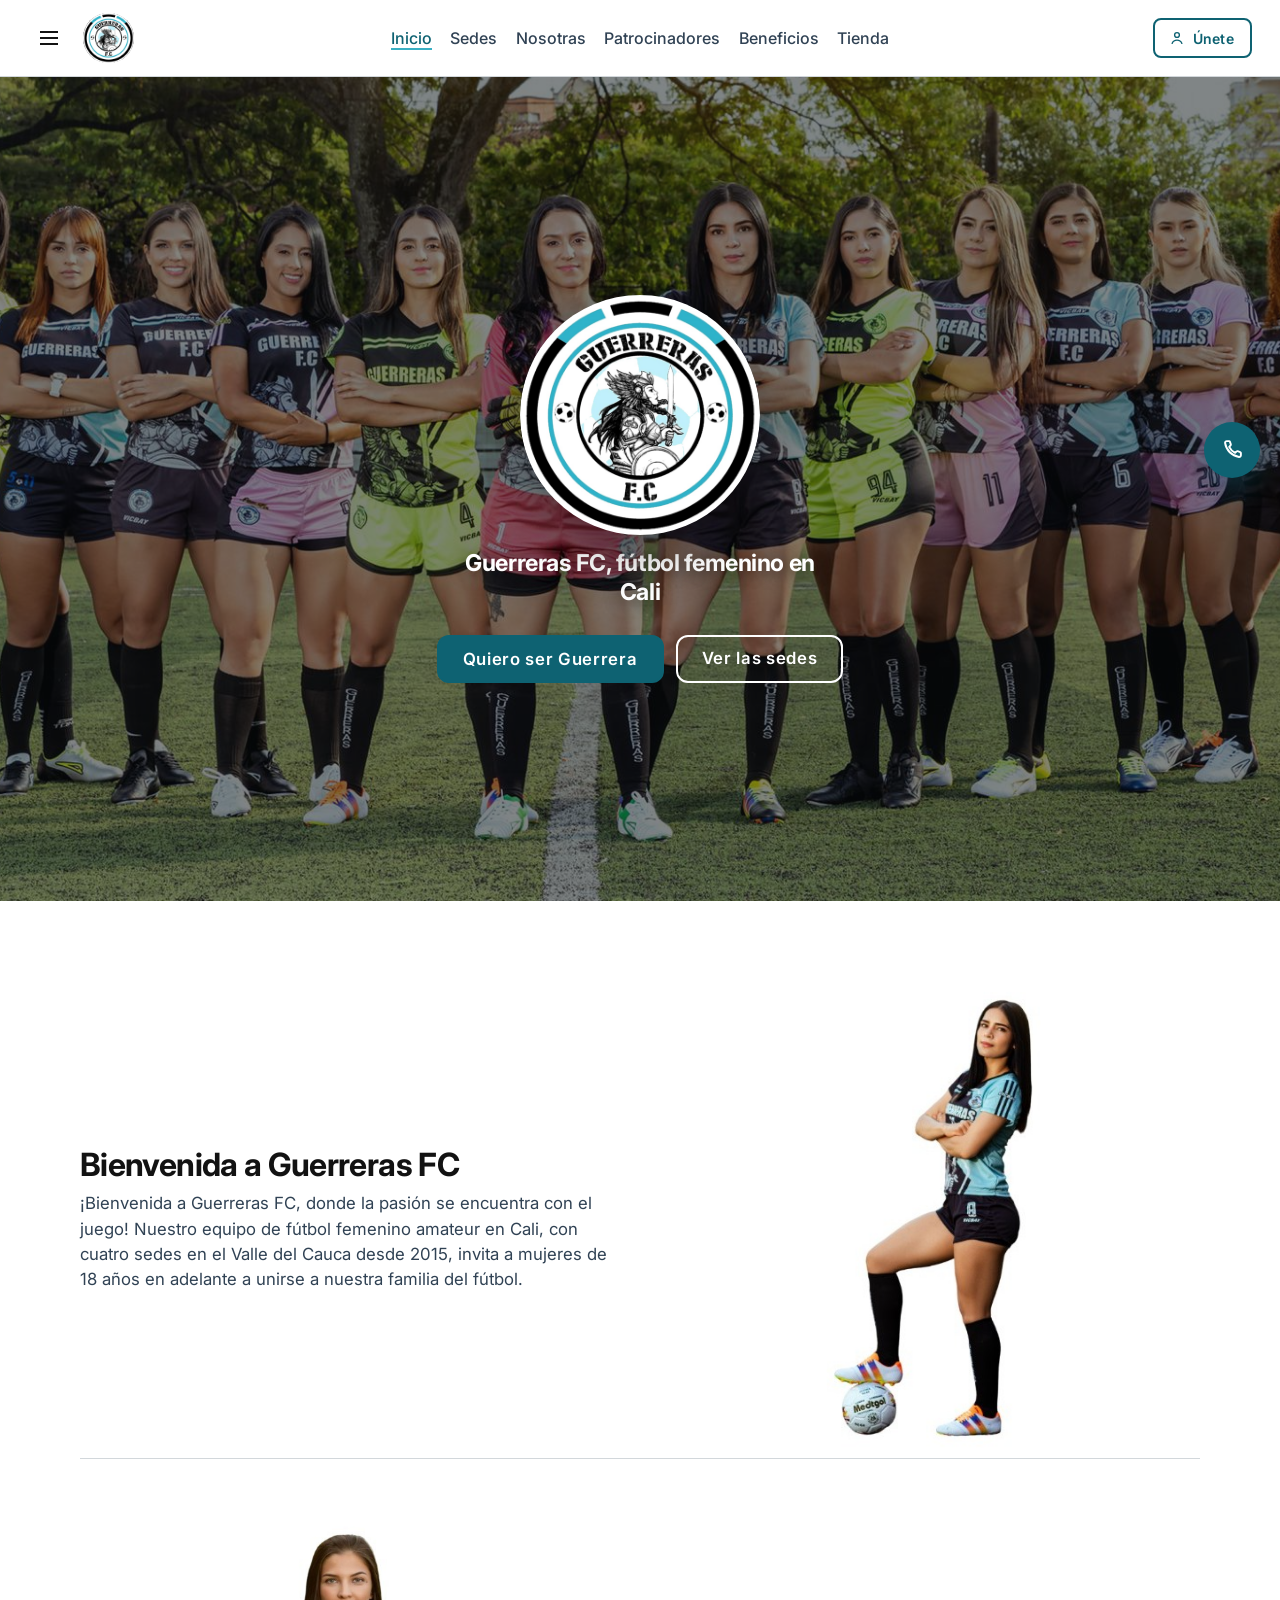
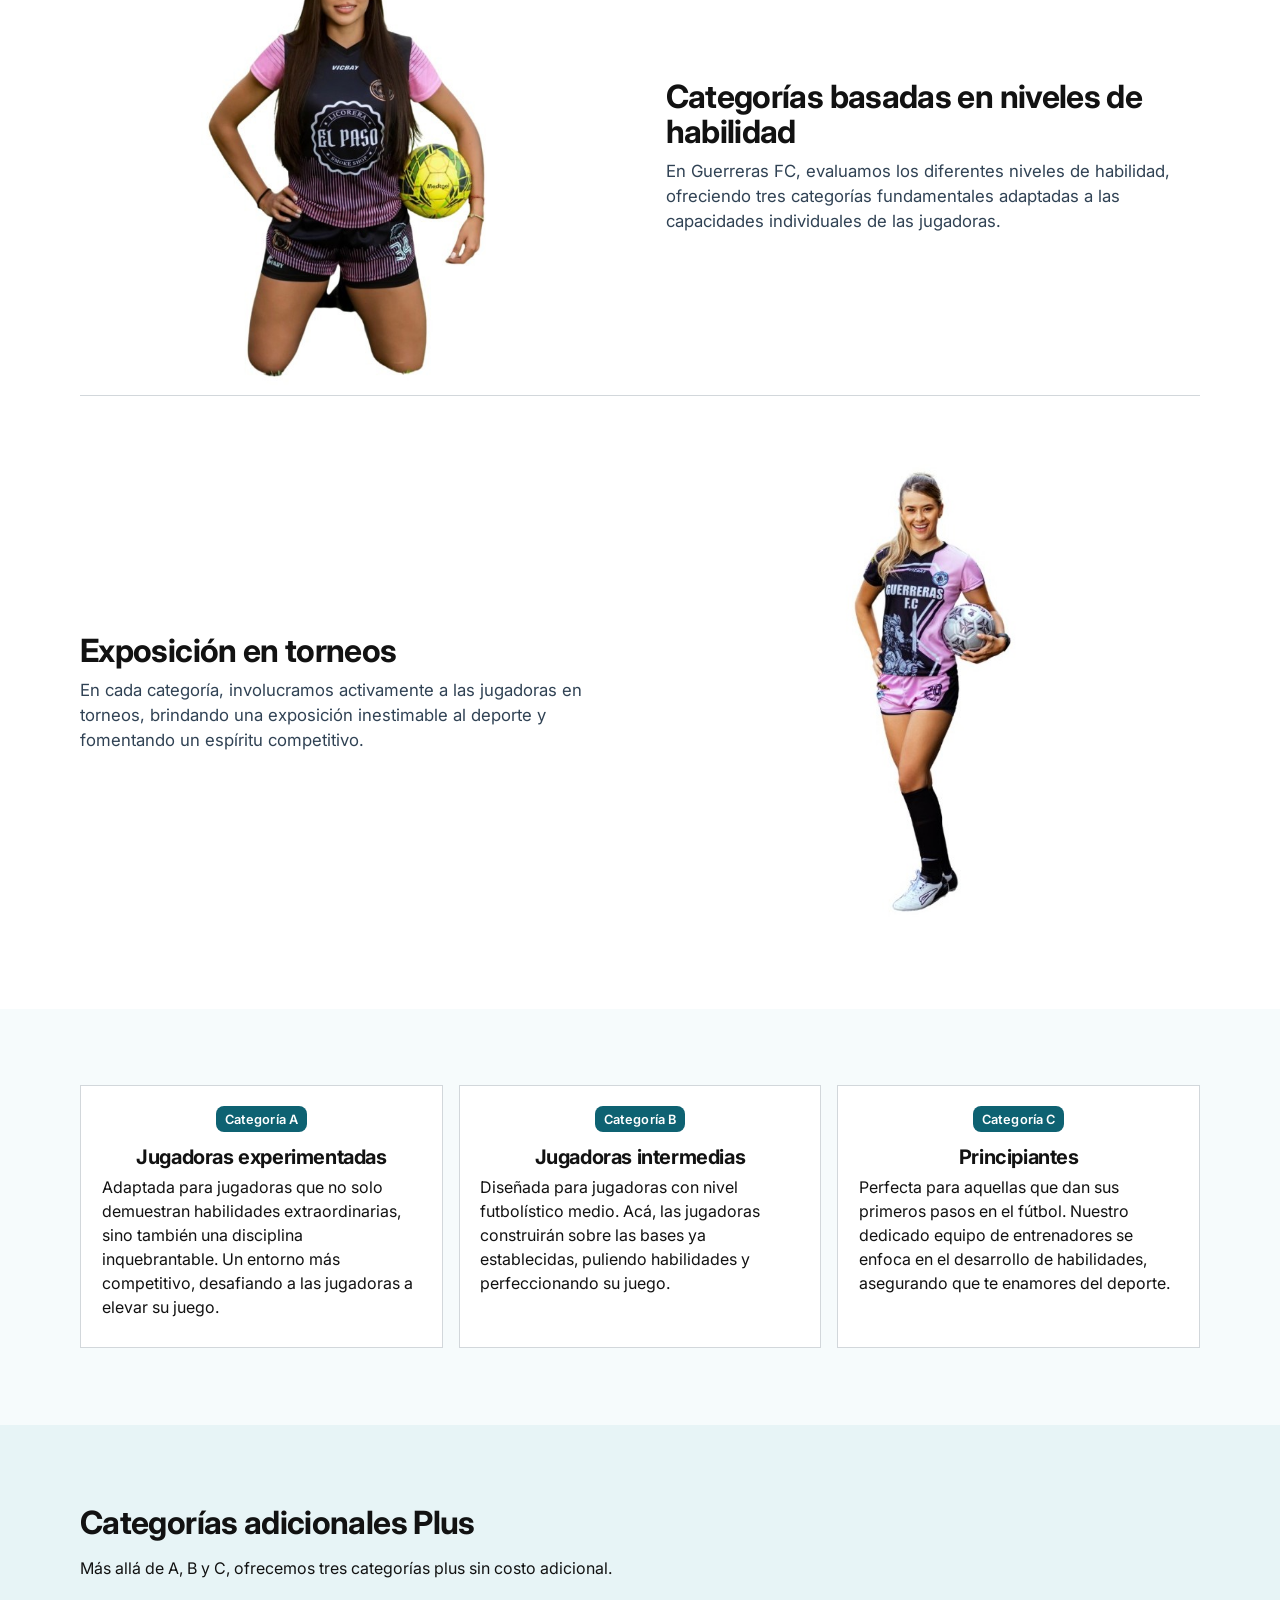
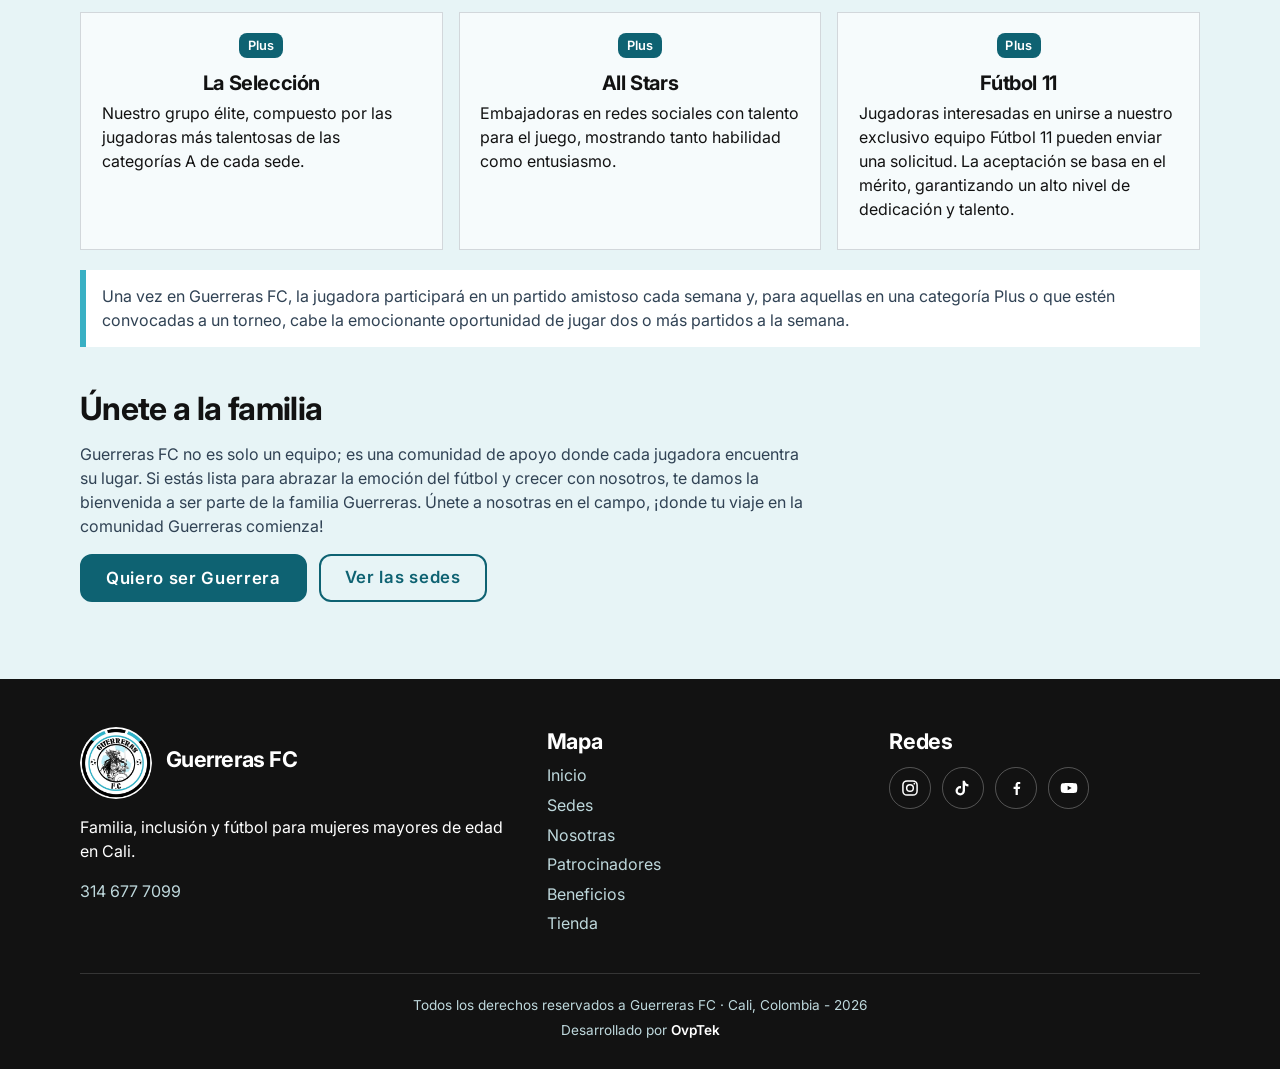
==== commit 346d5b3d: "Let admins publish events on the public site and hide the Eventos tab when it should stay off. Co-au" ====
--- a/index.html
+++ b/index.html
@@ -22,7 +22,7 @@
   <link rel="preconnect" href="https://fonts.googleapis.com">
   <link rel="preconnect" href="https://fonts.gstatic.com" crossorigin>
   <link href="https://fonts.googleapis.com/css2?family=Inter:wght@400;500;600;700&display=swap" rel="stylesheet">
-  <link rel="stylesheet" href="css/styles.css">
+  <link rel="stylesheet" href="css/styles.css?v=44">
   <script type="application/ld+json">
   {
     "@context": "https://schema.org",
@@ -80,6 +80,7 @@
         <a href="nosotras.html">Nosotras</a>
         <a href="patrocinadores.html">Patrocinadores</a>
         <a href="beneficios.html">Beneficios</a>
+        <a href="eventos.html">Eventos</a>
         <span class="nav-shop"><a href="tienda.html">Tienda</a><a class="nav-cart" href="tienda.html#pedido" data-nav-cart hidden aria-label="Ver tu pedido"><svg viewBox="0 0 24 24" width="18" height="18" aria-hidden="true"><path d="M6 7h15l-1.5 8.5H8L6 7Z" fill="none" stroke="currentColor" stroke-width="1.8" stroke-linejoin="round"/><path d="M6 7 5 4H3" fill="none" stroke="currentColor" stroke-width="1.8" stroke-linecap="round"/><circle cx="9" cy="19" r="1.2" fill="currentColor"/><circle cx="17" cy="19" r="1.2" fill="currentColor"/></svg><span data-nav-count>0</span></a></span>
       </nav>
       <div class="header-end">
@@ -97,6 +98,7 @@
         <a href="nosotras.html">Nosotras</a>
         <a href="patrocinadores.html">Patrocinadores</a>
         <a href="beneficios.html">Beneficios</a>
+        <a href="eventos.html">Eventos</a>
         <span class="nav-shop"><a href="tienda.html">Tienda</a><a class="nav-cart" href="tienda.html#pedido" data-nav-cart hidden aria-label="Ver tu pedido"><svg viewBox="0 0 24 24" width="18" height="18" aria-hidden="true"><path d="M6 7h15l-1.5 8.5H8L6 7Z" fill="none" stroke="currentColor" stroke-width="1.8" stroke-linejoin="round"/><path d="M6 7 5 4H3" fill="none" stroke="currentColor" stroke-width="1.8" stroke-linecap="round"/><circle cx="9" cy="19" r="1.2" fill="currentColor"/><circle cx="17" cy="19" r="1.2" fill="currentColor"/></svg><span data-nav-count>0</span></a></span>
       </nav>
     </div>
@@ -227,6 +229,7 @@
           <li><a href="nosotras.html">Nosotras</a></li>
           <li><a href="patrocinadores.html">Patrocinadores</a></li>
           <li><a href="beneficios.html">Beneficios</a></li>
+          <li><a href="eventos.html">Eventos</a></li>
           <li><a href="tienda.html">Tienda</a></li>
         </ul>
       </div>
@@ -248,6 +251,7 @@
   <a class="call-float" href="https://wa.me/573146777099?text=Estoy%20interesada%20en%20ser%20parte%20de%20Guerreras%20FC" target="_blank" rel="noopener noreferrer" aria-label="Escribir por WhatsApp: Estoy interesada en ser parte de Guerreras FC">
     <svg viewBox="0 0 24 24" width="26" height="26" aria-hidden="true"><path d="M7.2 3.8h2.1c.4 0 .7.3.8.6l.8 2.4a.9.9 0 0 1-.2.9L9.4 9.1a12 12 0 0 0 5.5 5.5l1.4-1.3a.9.9 0 0 1 .9-.2l2.4.8c.3.1.6.4.6.8v2.1a1.6 1.6 0 0 1-1.7 1.6A15.2 15.2 0 0 1 5.6 5.5a1.6 1.6 0 0 1 1.6-1.7Z" fill="none" stroke="currentColor" stroke-width="1.8" stroke-linejoin="round"/></svg>
   </a>
+  <script src="js/visibility.js?v=3"></script>
   <script src="js/main.js"></script>
 </body>
 </html>
--- a/css/styles.css
+++ b/css/styles.css
@@ -20,10 +20,14 @@
 *::before,
 *::after { box-sizing: border-box; }
 
-html { scroll-behavior: smooth; }
+html { scroll-behavior: smooth; background: var(--foam); }
 
 body {
   margin: 0;
+  min-height: 100vh;
+  min-height: 100dvh;
+  display: flex;
+  flex-direction: column;
   color: var(--ink);
   background: var(--foam);
   font-family: var(--sans);
@@ -71,6 +75,8 @@
   margin-inline: auto;
 }
 
+body > main { flex: 1 0 auto; }
+
 .site-header {
   position: sticky;
   top: 0;
@@ -242,6 +248,8 @@
 }
 
 .nav-cart[hidden] { display: none; }
+
+[hidden] { display: none !important; }
 
 .nav-cart span {
   position: absolute;
@@ -1097,6 +1105,14 @@
 
 .cal-swatch.is-many { background: var(--teal-ink); }
 
+.cal-swatch.is-event {
+  background: var(--white);
+  border: 1px solid var(--teal-ink);
+  box-shadow: inset 3px 0 0 var(--teal-ink);
+}
+
+.cal-day.is-event.is-one { box-shadow: inset 4px 0 0 var(--teal-ink); }
+
 .cal.is-week .cal-weekdays { display: none; }
 
 .cal-weekdays {
@@ -1300,7 +1316,17 @@
 
 .cal-event p { margin: 0.15rem 0 0; color: var(--slate); }
 
-.cal-event a { display: inline-block; margin-top: 0.35rem; font-weight: 600; }
+.cal-event a,
+.cal-more { display: inline-block; margin-top: 0.35rem; font-weight: 600; }
+
+a.cal-event {
+  display: block;
+  color: inherit;
+  text-decoration: none;
+}
+
+a.cal-event:hover h4,
+a.cal-event:hover .cal-more { color: var(--teal-ink); }
 
 .cal-count-n {
   display: inline-grid;
@@ -2014,6 +2040,7 @@
 }
 
 .site-footer {
+  margin-top: auto;
   background: var(--ink);
   color: var(--white);
   padding: 3rem 0 1.5rem;
@@ -2161,6 +2188,125 @@
   .hero .actions { flex-direction: column; align-items: center; }
 }
 
+.event-list { display: grid; gap: 1.25rem; }
+
+.event-card {
+  background: var(--white);
+  border: 1px solid var(--line);
+  border-radius: 1rem;
+  padding: 1.25rem;
+  box-shadow: var(--shadow);
+}
+
+.event-card.is-target { outline: 3px solid var(--teal); outline-offset: 3px; }
+
+.event-card h2 { margin: 0 0 0.35rem; }
+
+.event-when, .event-place { margin: 0.15rem 0; color: var(--slate); font-weight: 600; }
+
+.event-note { margin: 0.8rem 0 0; }
+
+.event-note p { margin: 0.35rem 0; }
+
+.event-note ul,
+.event-note ol { margin: 0.35rem 0; padding-left: 1.2rem; }
+
+.event-photo, .event-slides {
+  width: 100%;
+  margin-top: 0.9rem;
+  border-radius: 0.8rem;
+  background: var(--ice);
+}
+
+.event-photo {
+  display: block;
+  width: auto;
+  max-width: 100%;
+  height: auto;
+  max-height: 36rem;
+  margin-inline: auto;
+  object-fit: contain;
+}
+
+.event-carousel { position: relative; margin-top: 0.9rem; }
+
+.event-slides {
+  position: relative;
+  aspect-ratio: 16 / 10;
+  overflow: hidden;
+  margin-top: 0;
+}
+
+.event-slides img {
+  position: absolute;
+  inset: 0;
+  width: 100%;
+  height: 100%;
+  object-fit: contain;
+  opacity: 0;
+}
+
+.event-slides img.is-on { opacity: 1; }
+
+.event-nav {
+  position: absolute;
+  top: 50%;
+  transform: translateY(-50%);
+  width: 2.4rem;
+  height: 2.4rem;
+  border: 0;
+  border-radius: 50%;
+  background: var(--white);
+  color: var(--teal-ink);
+  font: inherit;
+  font-size: 1.6rem;
+  line-height: 1;
+  cursor: pointer;
+  box-shadow: var(--shadow);
+}
+
+.event-prev { left: 0.6rem; }
+
+.event-next { right: 0.6rem; }
+
+.event-dots {
+  display: flex;
+  justify-content: center;
+  gap: 0.4rem;
+  margin-top: 0.65rem;
+}
+
+.event-dots button {
+  width: 0.7rem;
+  height: 0.7rem;
+  padding: 0;
+  border: 0;
+  border-radius: 50%;
+  background: var(--mist);
+  cursor: pointer;
+}
+
+.event-dots button.is-on { background: var(--teal-ink); }
+
+.event-video {
+  display: block;
+  width: 100%;
+  max-height: 28rem;
+  margin-top: 0.9rem;
+  border-radius: 0.8rem;
+  background: #000;
+}
+
+.event-share {
+  display: flex;
+  flex-wrap: wrap;
+  align-items: center;
+  gap: 0.75rem;
+  margin-top: 1rem;
+}
+
+.event-share-status { margin: 0; min-height: 1.2rem; color: var(--teal-ink); font-weight: 700; }
+
 @media (prefers-reduced-motion: reduce) {
   html { scroll-behavior: auto; }
   .hero-logo.is-kick { animation: none; }
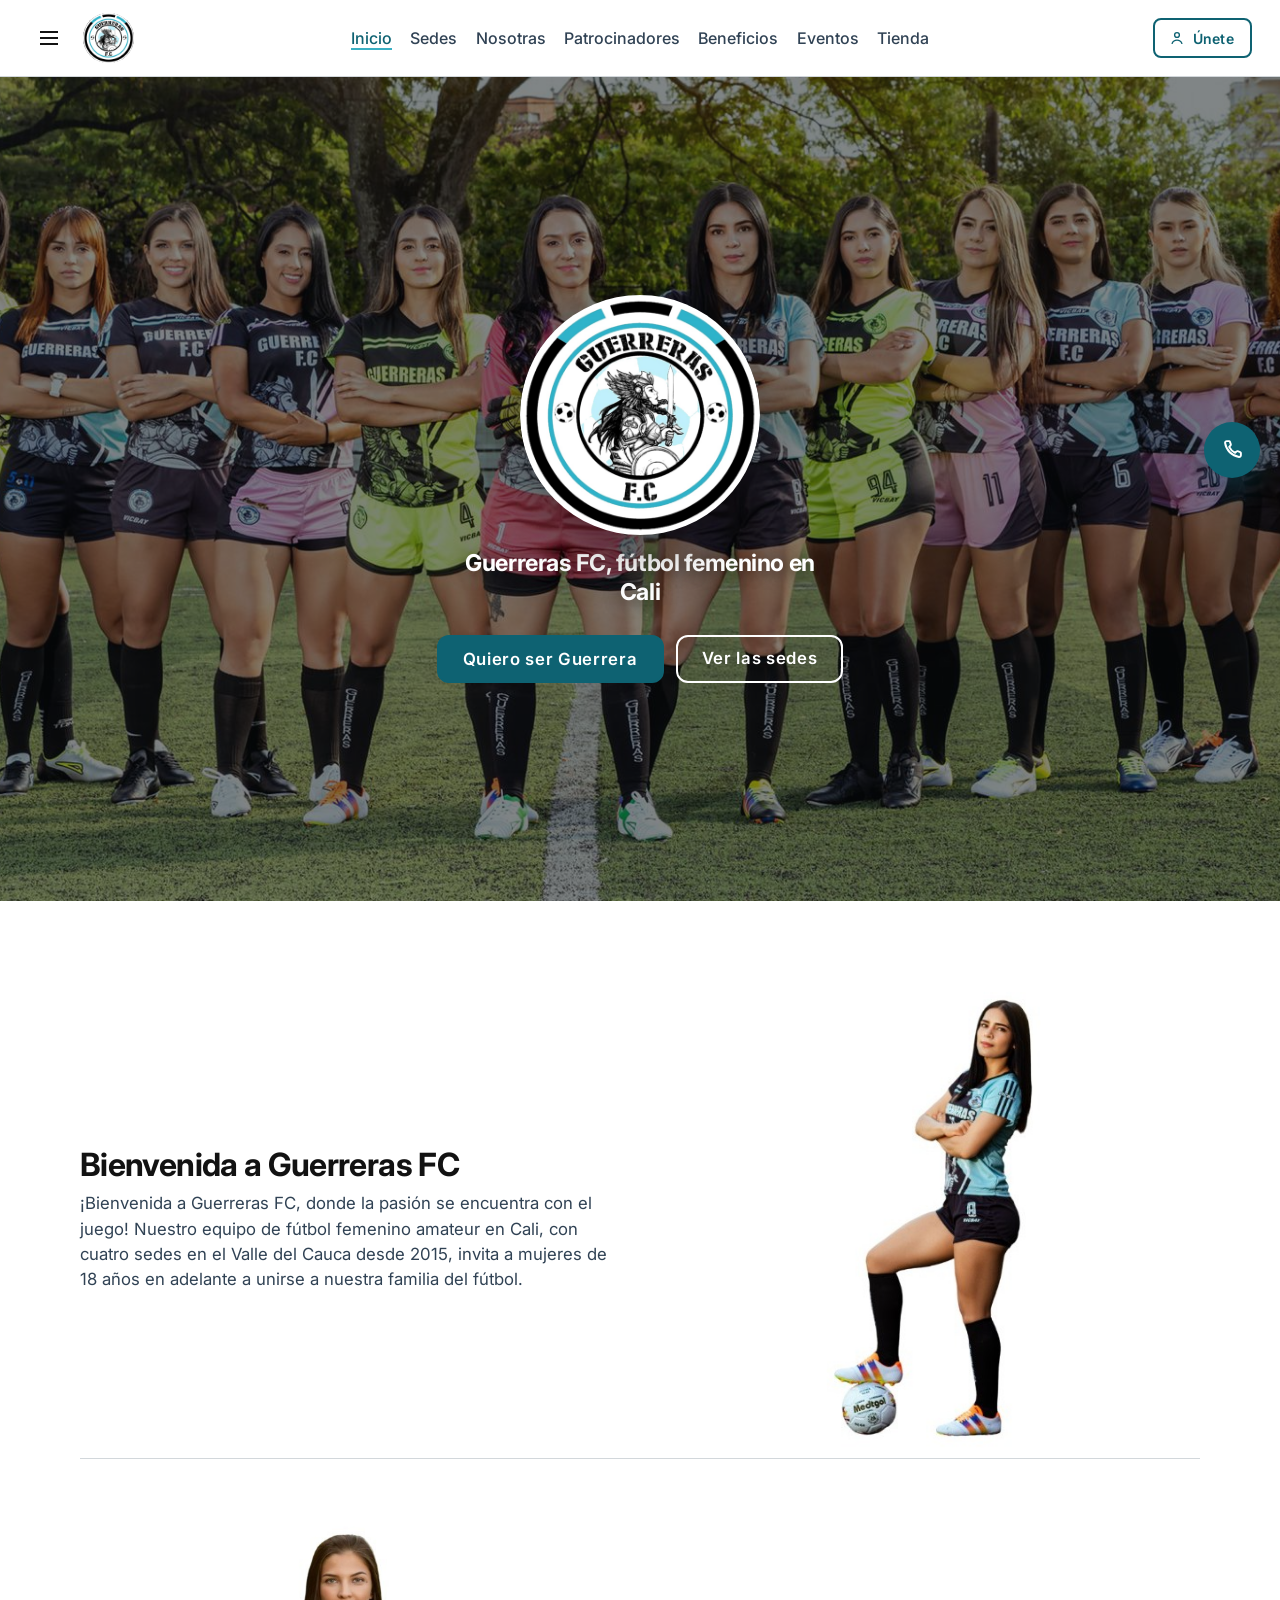
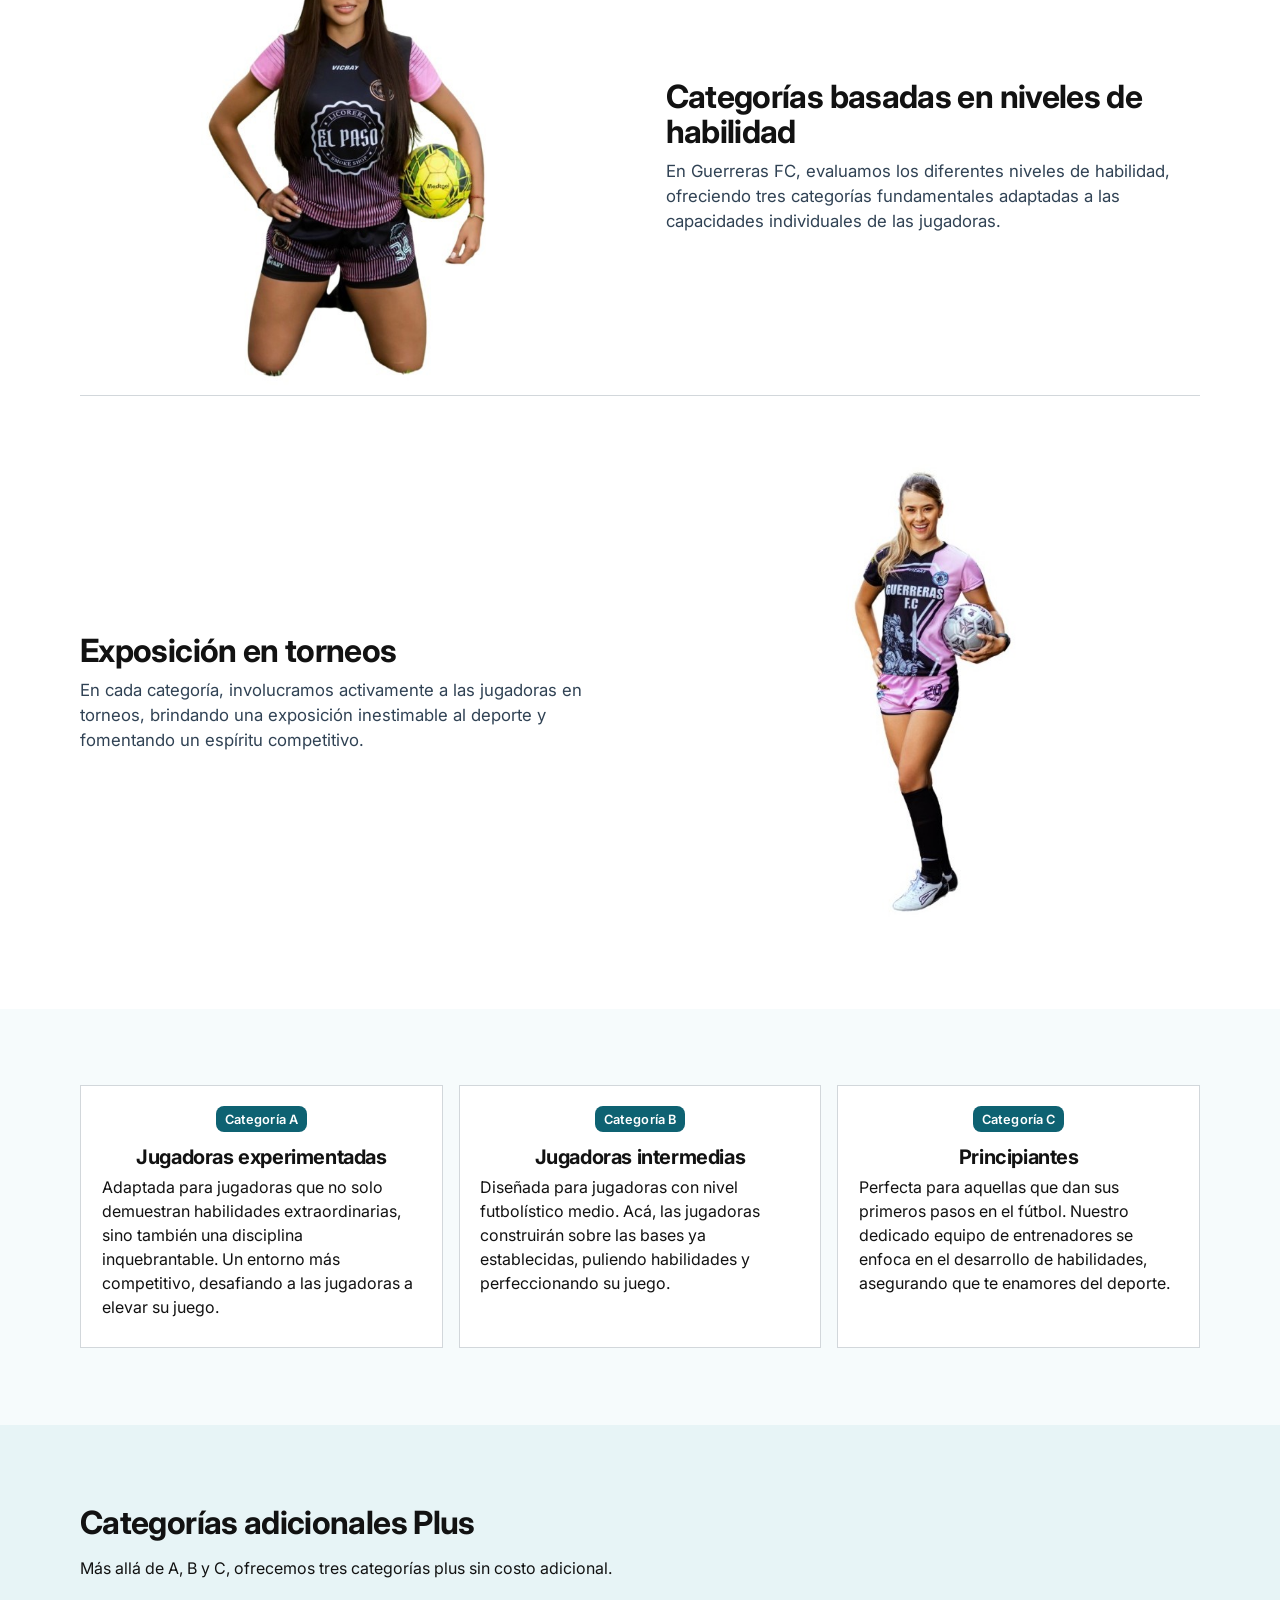
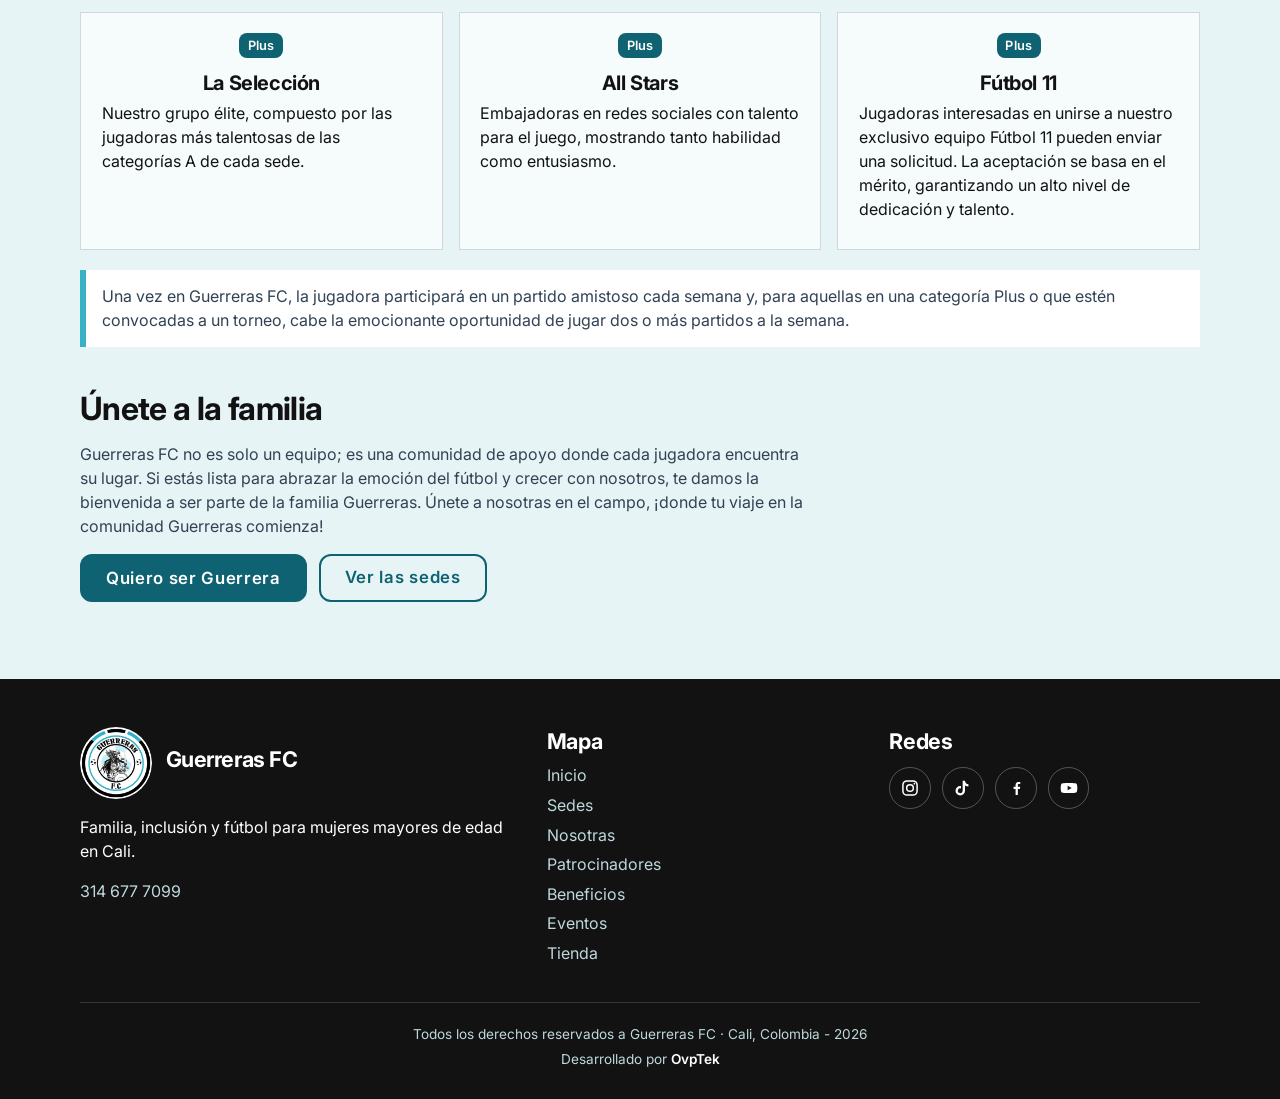
==== commit d3075886: "Let admins manage sponsor and benefit catalogs, and store analytics settings with the site. Co-autho" ====
--- a/index.html
+++ b/index.html
@@ -251,7 +251,7 @@
   <a class="call-float" href="https://wa.me/573146777099?text=Estoy%20interesada%20en%20ser%20parte%20de%20Guerreras%20FC" target="_blank" rel="noopener noreferrer" aria-label="Escribir por WhatsApp: Estoy interesada en ser parte de Guerreras FC">
     <svg viewBox="0 0 24 24" width="26" height="26" aria-hidden="true"><path d="M7.2 3.8h2.1c.4 0 .7.3.8.6l.8 2.4a.9.9 0 0 1-.2.9L9.4 9.1a12 12 0 0 0 5.5 5.5l1.4-1.3a.9.9 0 0 1 .9-.2l2.4.8c.3.1.6.4.6.8v2.1a1.6 1.6 0 0 1-1.7 1.6A15.2 15.2 0 0 1 5.6 5.5a1.6 1.6 0 0 1 1.6-1.7Z" fill="none" stroke="currentColor" stroke-width="1.8" stroke-linejoin="round"/></svg>
   </a>
-  <script src="js/visibility.js?v=3"></script>
+  <script src="js/visibility.js?v=4"></script>
   <script src="js/main.js"></script>
 </body>
 </html>
--- a/css/styles.css
+++ b/css/styles.css
@@ -776,6 +776,8 @@
 .price-row { grid-template-columns: repeat(4, 1fr); }
 .sponsor-grid { grid-template-columns: repeat(3, 1fr); }
 
+.logo-wall.is-empty { display: none; }
+
 .logo-wall {
   list-style: none;
   margin: 0;
@@ -855,6 +857,58 @@
 }
 
 .benefit-wall img { max-height: 9.5rem; }
+
+.benefit-tile { position: relative; }
+
+.benefit-hover {
+  position: absolute;
+  inset: 0;
+  z-index: 1;
+  display: flex;
+  flex-direction: column;
+  align-items: center;
+  justify-content: center;
+  gap: 0.35rem;
+  padding: 0.75rem;
+  background: rgba(14, 98, 114, 0.92);
+  color: var(--white);
+  text-align: center;
+  opacity: 0;
+  pointer-events: none;
+}
+
+.benefit-tile:hover .benefit-hover,
+.benefit-tile:focus-within .benefit-hover {
+  opacity: 1;
+  pointer-events: auto;
+}
+
+@media (hover: none), (pointer: coarse) {
+  .benefit-tile:hover .benefit-hover,
+  .benefit-tile:focus-within .benefit-hover {
+    opacity: 0;
+    pointer-events: none;
+  }
+}
+
+.benefit-hover strong { font-size: 0.95rem; line-height: 1.3; }
+
+.benefit-hover a,
+.benefit-hover span {
+  color: var(--white);
+  font-size: 0.82rem;
+  line-height: 1.35;
+  word-break: break-word;
+}
+
+.benefit-dialog-copy {
+  margin: 0.7rem 0 0;
+  text-align: center;
+  font-weight: 700;
+  color: var(--ink);
+}
+
+.benefit-dialog .btn { align-self: center; margin-top: 0.75rem; min-height: 2.6rem; }
 
 .benefit-dialog {
   display: none;
@@ -2237,16 +2291,45 @@
   margin-top: 0;
 }
 
-.event-slides img {
+.event-slides img,
+.event-slides .event-video-fit {
   position: absolute;
   inset: 0;
   width: 100%;
   height: 100%;
   object-fit: contain;
   opacity: 0;
-}
-
-.event-slides img.is-on { opacity: 1; }
+  pointer-events: none;
+}
+
+.event-slides img.is-on,
+.event-slides .event-video-fit.is-on { opacity: 1; pointer-events: auto; }
+
+.event-video-fit {
+  position: relative;
+  width: 100%;
+  max-height: 36rem;
+  margin-top: 0.9rem;
+  overflow: hidden;
+  border-radius: 0.8rem;
+  background: #000;
+  aspect-ratio: var(--frame, 16 / 10);
+}
+
+.event-slides .event-video-fit { margin-top: 0; max-height: none; border-radius: 0; aspect-ratio: auto; }
+
+.event-video-fit video {
+  position: absolute;
+  left: 50%;
+  top: 50%;
+  width: 100%;
+  height: 100%;
+  max-height: none;
+  margin: 0;
+  object-fit: cover;
+  background: #000;
+  transform: translate(calc(-50% + var(--pan-x, 0%)), calc(-50% + var(--pan-y, 0%))) scale(var(--zoom, 1));
+}
 
 .event-nav {
   position: absolute;
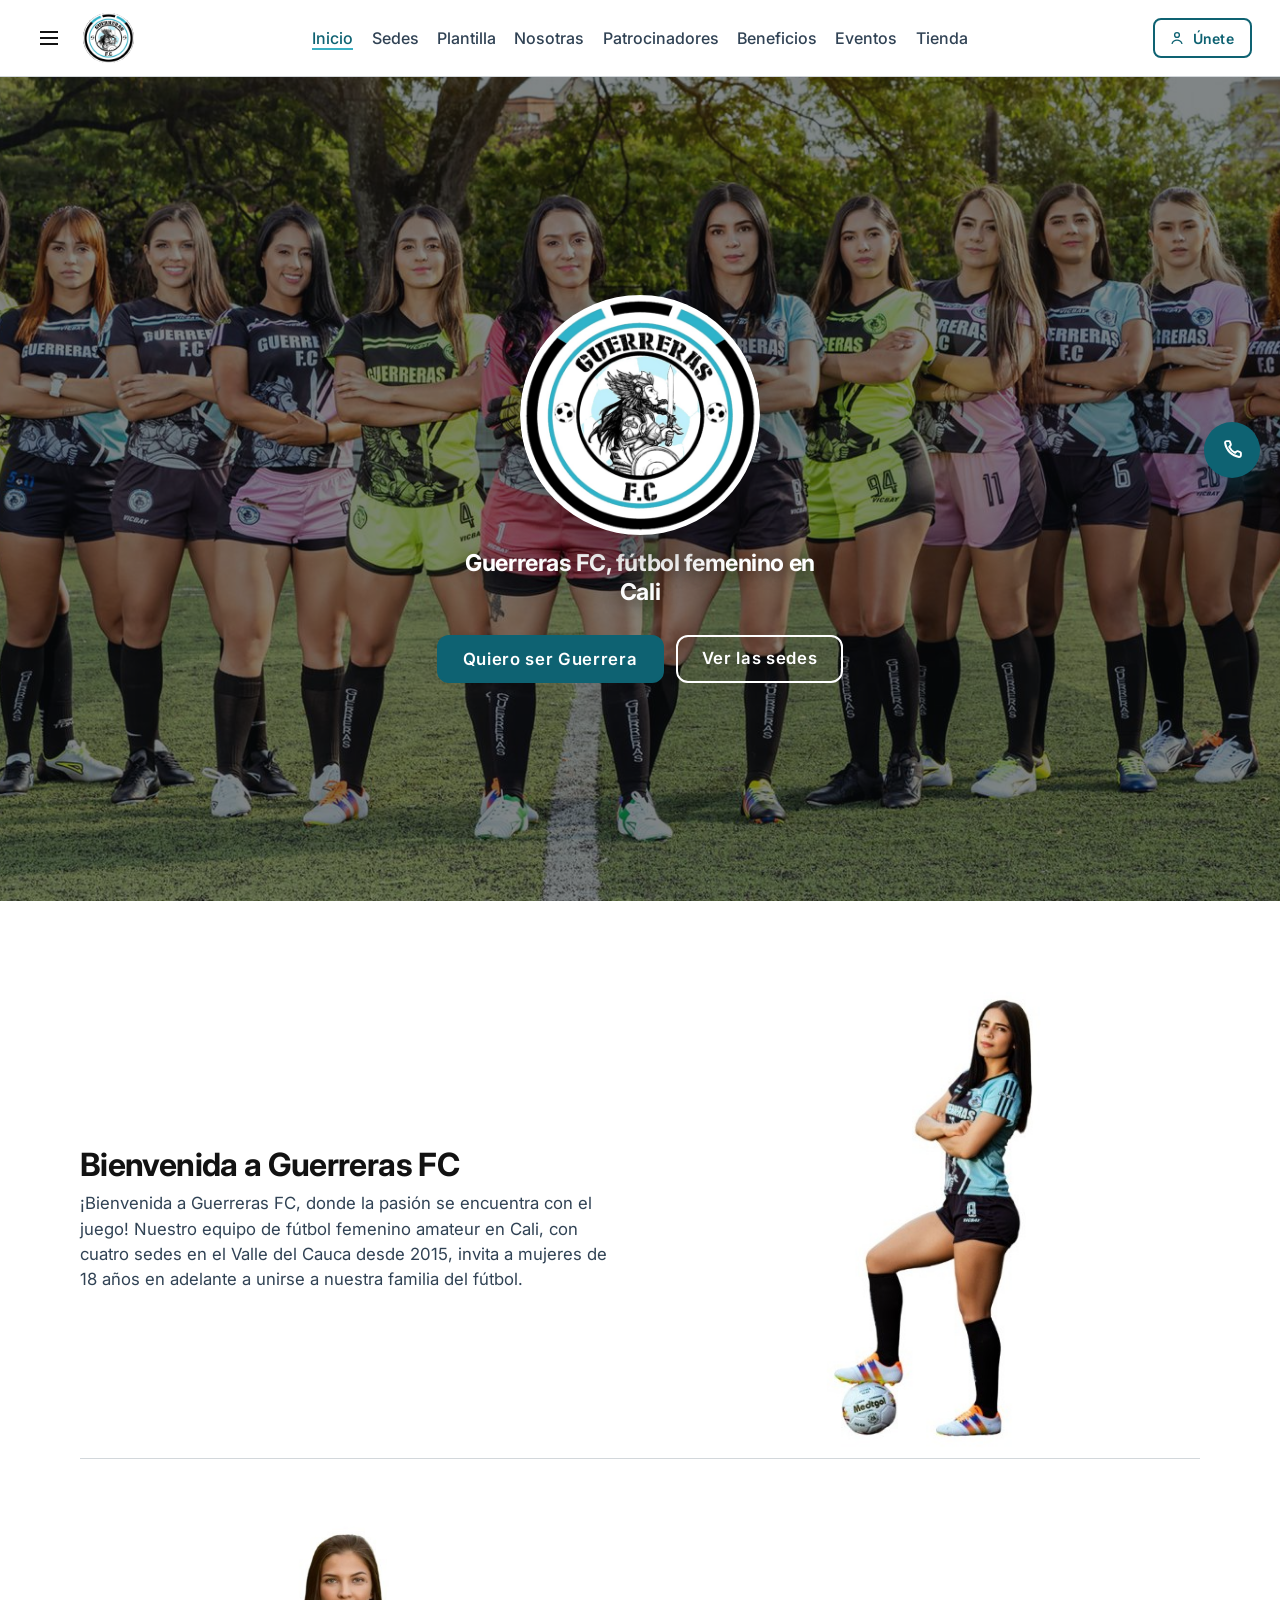
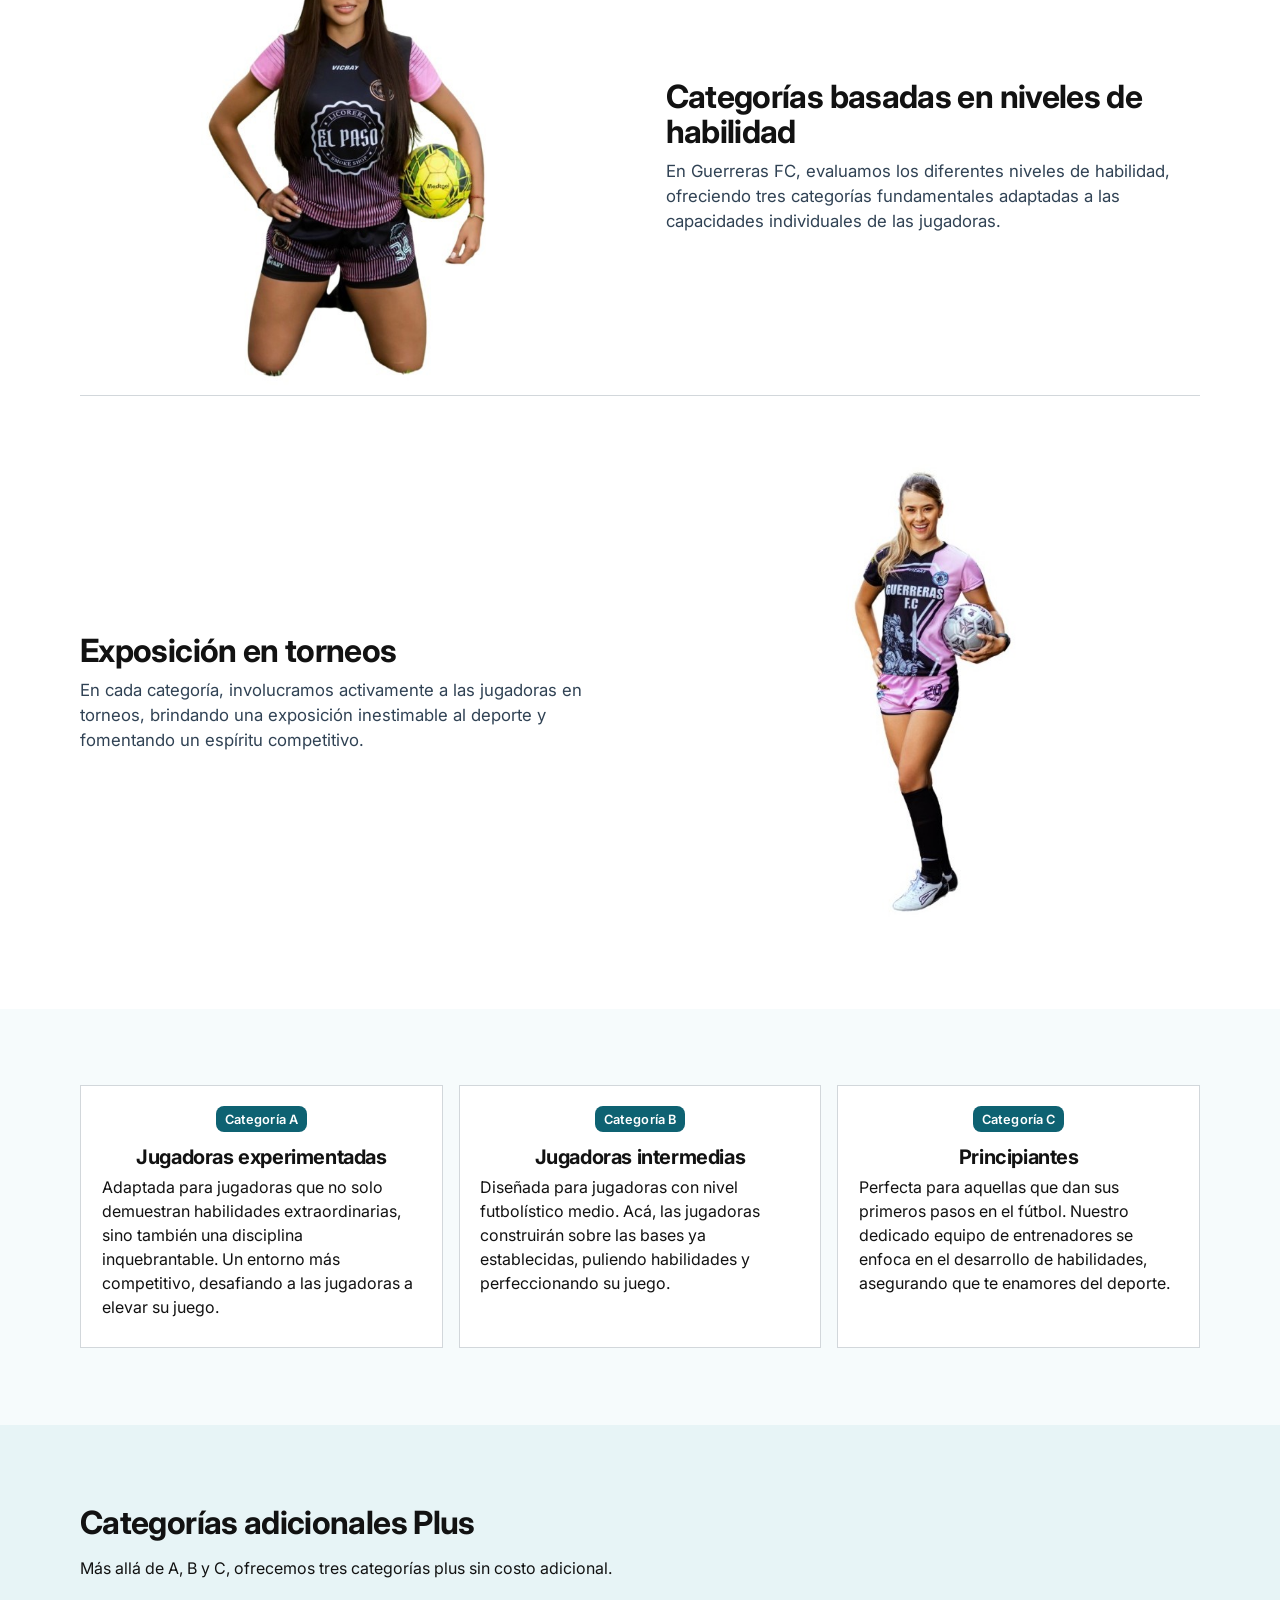
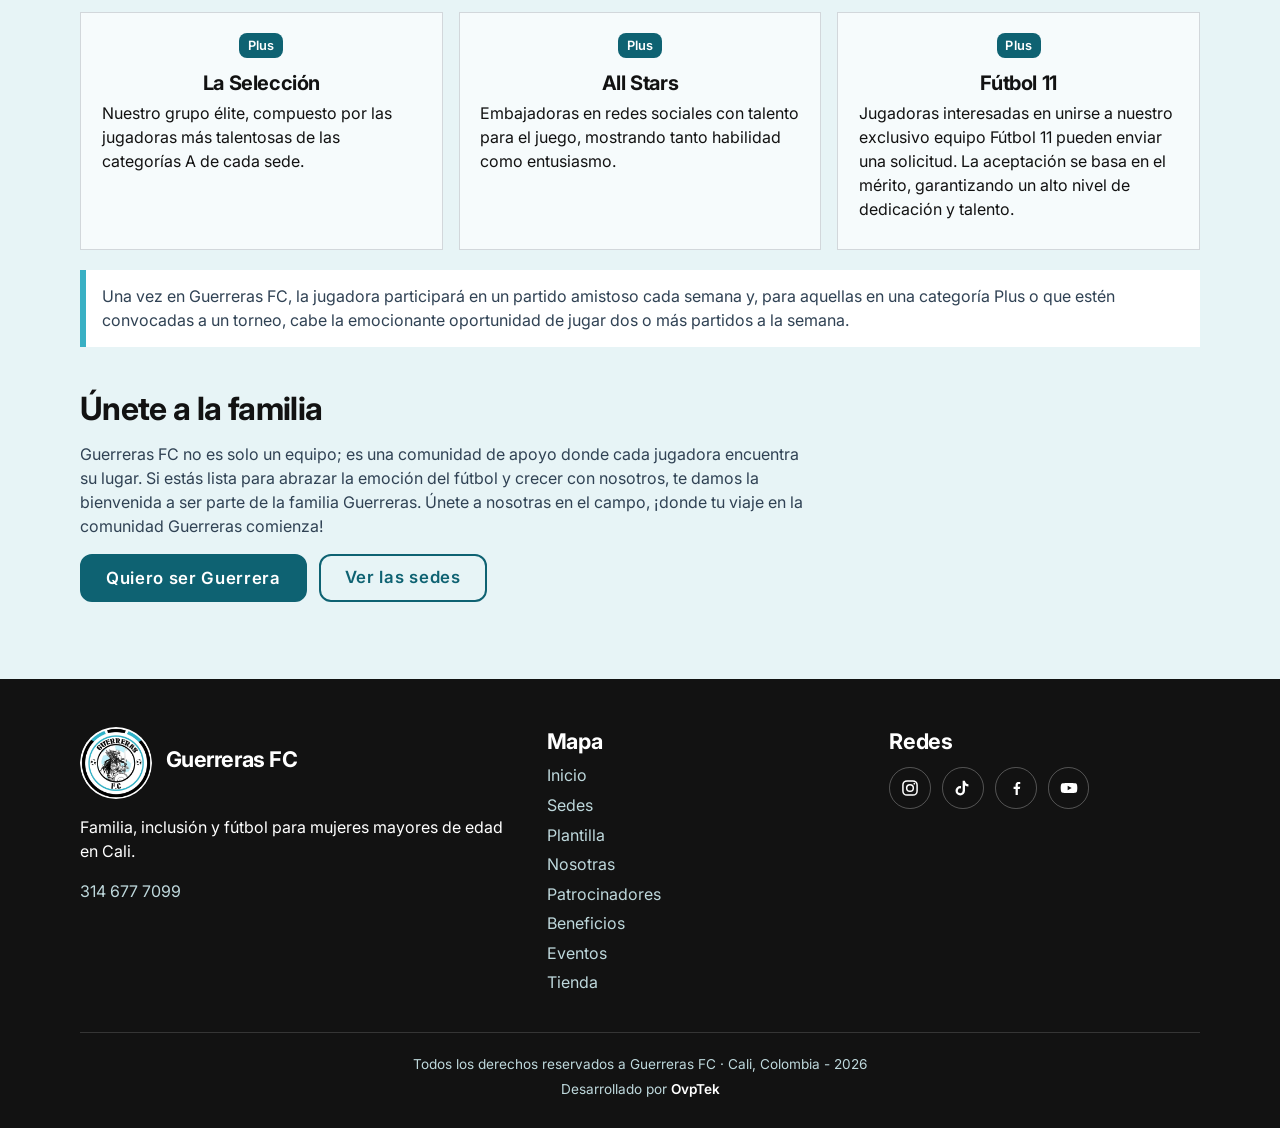
==== commit 8d75b058: "Let admins manage training sites and review the squad from the player list. Co-authored-by: Cursor <" ====
--- a/index.html
+++ b/index.html
@@ -251,7 +251,7 @@
   <a class="call-float" href="https://wa.me/573146777099?text=Estoy%20interesada%20en%20ser%20parte%20de%20Guerreras%20FC" target="_blank" rel="noopener noreferrer" aria-label="Escribir por WhatsApp: Estoy interesada en ser parte de Guerreras FC">
     <svg viewBox="0 0 24 24" width="26" height="26" aria-hidden="true"><path d="M7.2 3.8h2.1c.4 0 .7.3.8.6l.8 2.4a.9.9 0 0 1-.2.9L9.4 9.1a12 12 0 0 0 5.5 5.5l1.4-1.3a.9.9 0 0 1 .9-.2l2.4.8c.3.1.6.4.6.8v2.1a1.6 1.6 0 0 1-1.7 1.6A15.2 15.2 0 0 1 5.6 5.5a1.6 1.6 0 0 1 1.6-1.7Z" fill="none" stroke="currentColor" stroke-width="1.8" stroke-linejoin="round"/></svg>
   </a>
-  <script src="js/visibility.js?v=4"></script>
+  <script src="js/visibility.js?v=5"></script>
   <script src="js/main.js"></script>
 </body>
 </html>
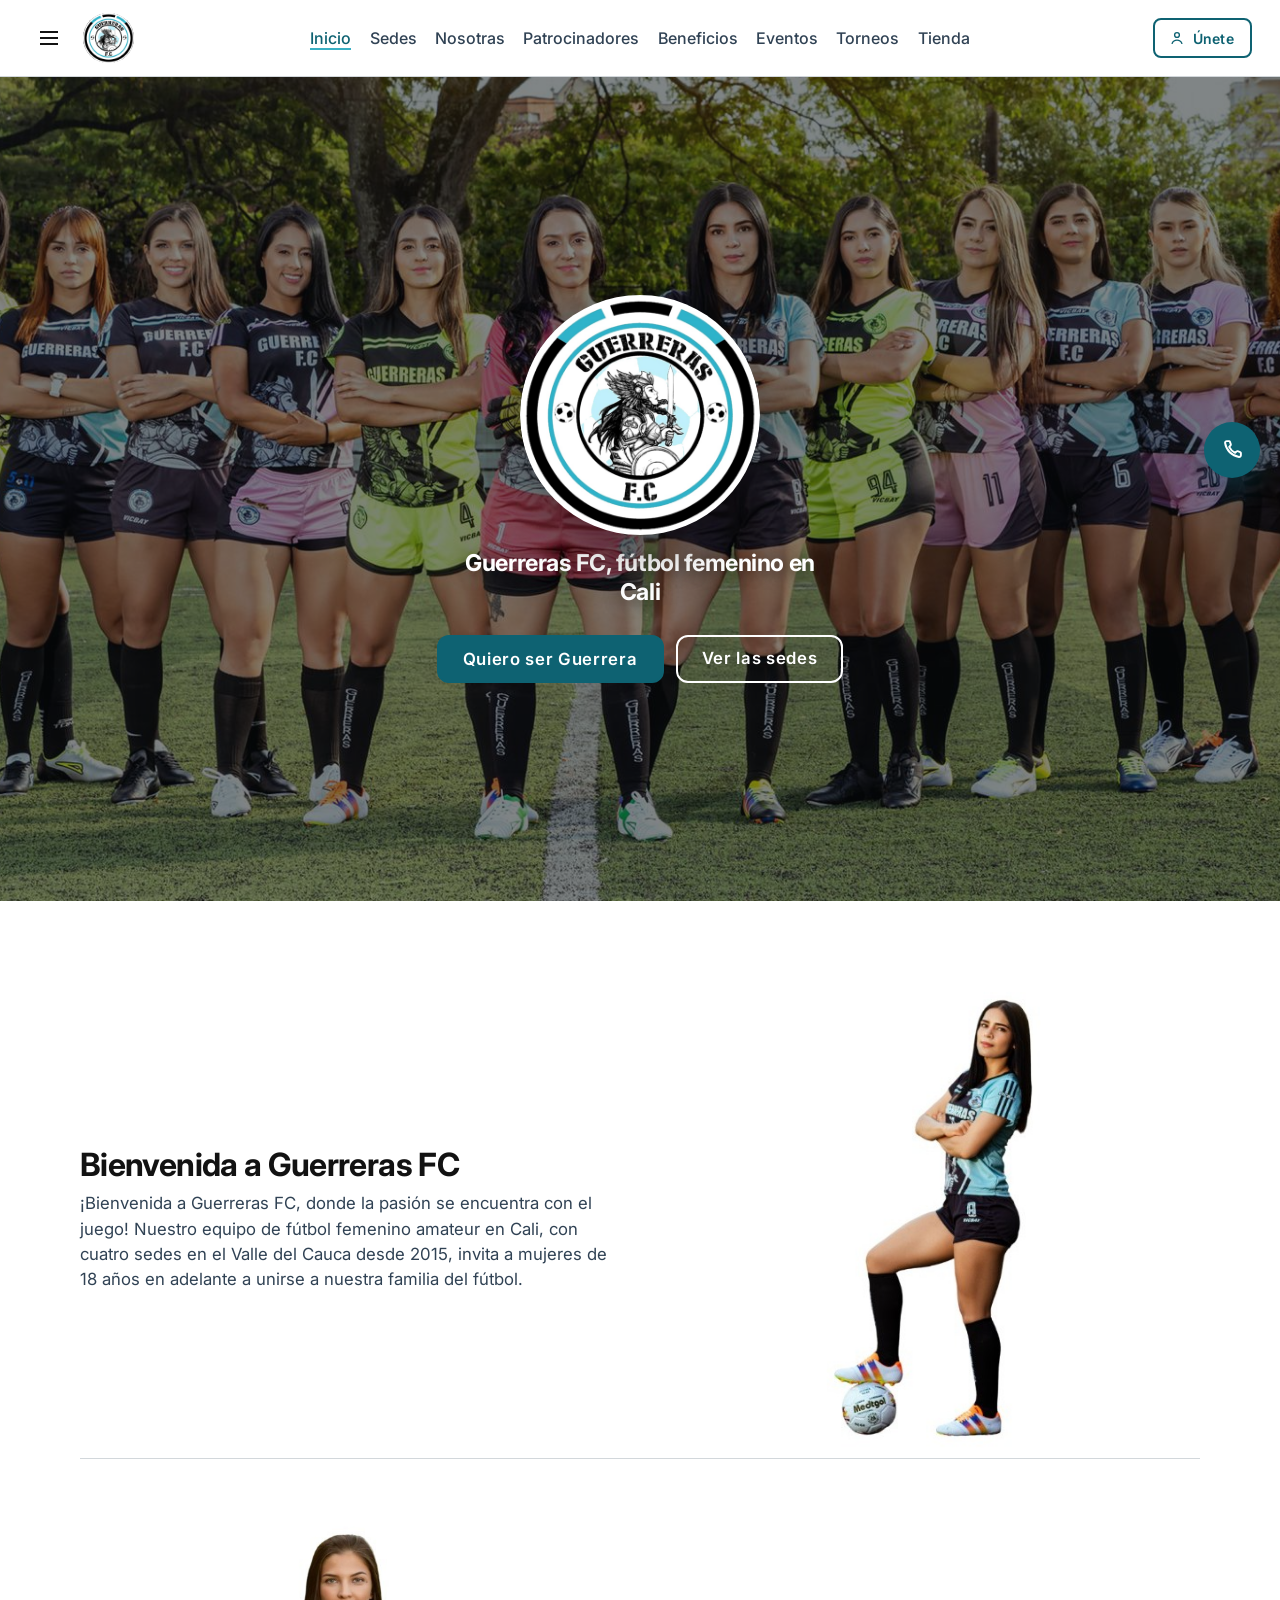
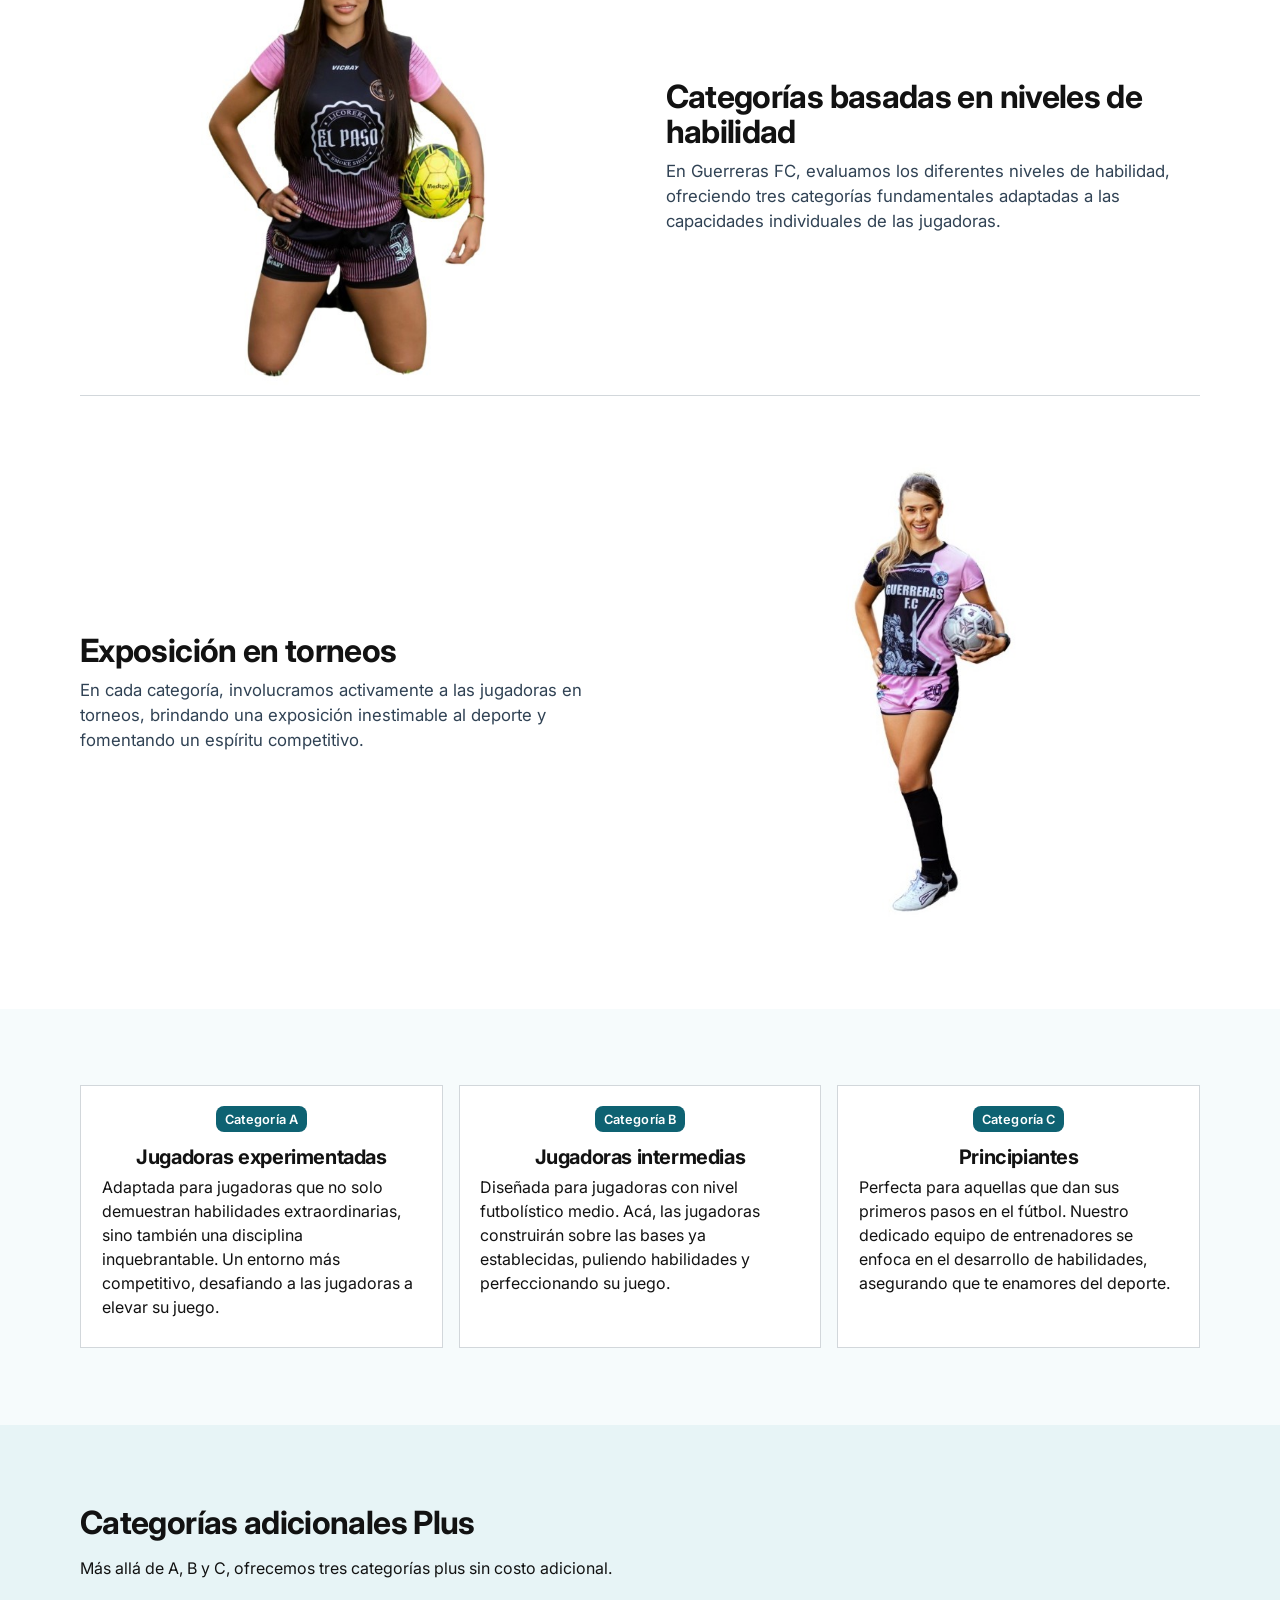
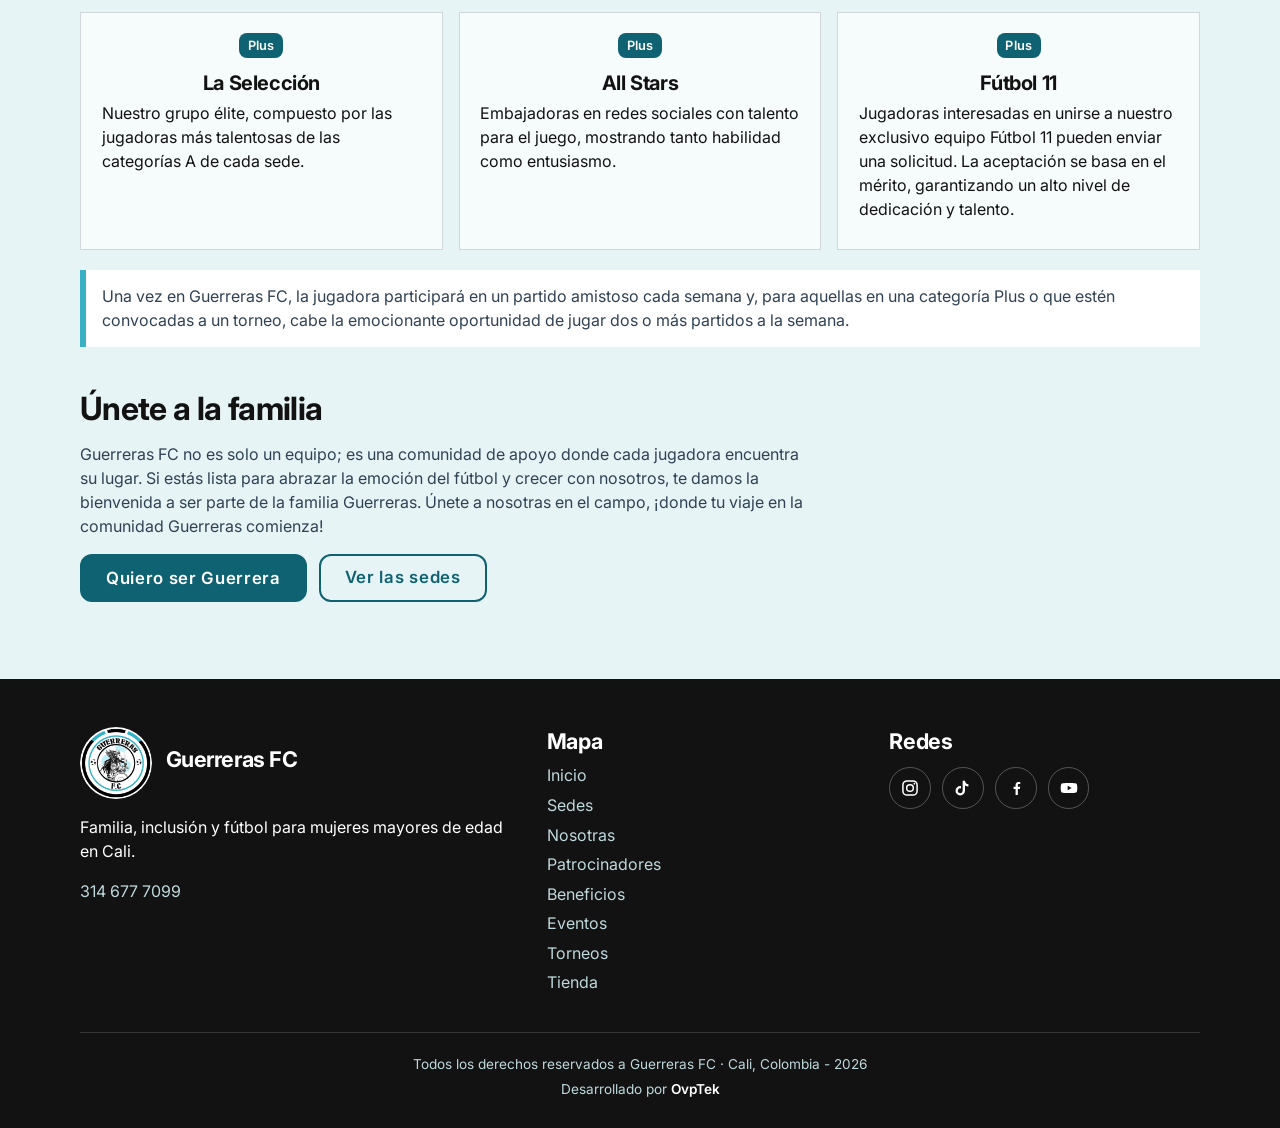
==== commit aa753b75: "Let admins publish tournaments, teams, and match brackets on the site. Co-authored-by: Cursor <curso" ====
--- a/index.html
+++ b/index.html
@@ -81,6 +81,7 @@
         <a href="patrocinadores.html">Patrocinadores</a>
         <a href="beneficios.html">Beneficios</a>
         <a href="eventos.html">Eventos</a>
+        <a href="torneos.html">Torneos</a>
         <span class="nav-shop"><a href="tienda.html">Tienda</a><a class="nav-cart" href="tienda.html#pedido" data-nav-cart hidden aria-label="Ver tu pedido"><svg viewBox="0 0 24 24" width="18" height="18" aria-hidden="true"><path d="M6 7h15l-1.5 8.5H8L6 7Z" fill="none" stroke="currentColor" stroke-width="1.8" stroke-linejoin="round"/><path d="M6 7 5 4H3" fill="none" stroke="currentColor" stroke-width="1.8" stroke-linecap="round"/><circle cx="9" cy="19" r="1.2" fill="currentColor"/><circle cx="17" cy="19" r="1.2" fill="currentColor"/></svg><span data-nav-count>0</span></a></span>
       </nav>
       <div class="header-end">
@@ -99,6 +100,7 @@
         <a href="patrocinadores.html">Patrocinadores</a>
         <a href="beneficios.html">Beneficios</a>
         <a href="eventos.html">Eventos</a>
+        <a href="torneos.html">Torneos</a>
         <span class="nav-shop"><a href="tienda.html">Tienda</a><a class="nav-cart" href="tienda.html#pedido" data-nav-cart hidden aria-label="Ver tu pedido"><svg viewBox="0 0 24 24" width="18" height="18" aria-hidden="true"><path d="M6 7h15l-1.5 8.5H8L6 7Z" fill="none" stroke="currentColor" stroke-width="1.8" stroke-linejoin="round"/><path d="M6 7 5 4H3" fill="none" stroke="currentColor" stroke-width="1.8" stroke-linecap="round"/><circle cx="9" cy="19" r="1.2" fill="currentColor"/><circle cx="17" cy="19" r="1.2" fill="currentColor"/></svg><span data-nav-count>0</span></a></span>
       </nav>
     </div>
@@ -230,6 +232,7 @@
           <li><a href="patrocinadores.html">Patrocinadores</a></li>
           <li><a href="beneficios.html">Beneficios</a></li>
           <li><a href="eventos.html">Eventos</a></li>
+          <li><a href="torneos.html">Torneos</a></li>
           <li><a href="tienda.html">Tienda</a></li>
         </ul>
       </div>
@@ -251,7 +254,7 @@
   <a class="call-float" href="https://wa.me/573146777099?text=Estoy%20interesada%20en%20ser%20parte%20de%20Guerreras%20FC" target="_blank" rel="noopener noreferrer" aria-label="Escribir por WhatsApp: Estoy interesada en ser parte de Guerreras FC">
     <svg viewBox="0 0 24 24" width="26" height="26" aria-hidden="true"><path d="M7.2 3.8h2.1c.4 0 .7.3.8.6l.8 2.4a.9.9 0 0 1-.2.9L9.4 9.1a12 12 0 0 0 5.5 5.5l1.4-1.3a.9.9 0 0 1 .9-.2l2.4.8c.3.1.6.4.6.8v2.1a1.6 1.6 0 0 1-1.7 1.6A15.2 15.2 0 0 1 5.6 5.5a1.6 1.6 0 0 1 1.6-1.7Z" fill="none" stroke="currentColor" stroke-width="1.8" stroke-linejoin="round"/></svg>
   </a>
-  <script src="js/visibility.js?v=5"></script>
+  <script src="js/visibility.js?v=6"></script>
   <script src="js/main.js"></script>
 </body>
 </html>
--- a/css/styles.css
+++ b/css/styles.css
@@ -2395,3 +2395,106 @@
   .hero-logo.is-kick { animation: none; }
   .player-open img { transition: none; }
 }
+
+.cup-list { display: grid; gap: 1.5rem; }
+
+.cup-card {
+  background: var(--white);
+  border: 1px solid var(--line);
+  border-radius: 1rem;
+  padding: 1.25rem;
+  box-shadow: var(--shadow);
+}
+
+.cup-card h2, .cup-card h3 { margin: 0 0 0.45rem; }
+
+.cup-card h3 { margin-top: 1.3rem; color: var(--teal-ink); }
+
+.cup-meta, .cup-address { margin: 0.15rem 0; color: var(--slate); font-weight: 600; }
+
+.cup-address { white-space: pre-line; }
+
+.cup-info { margin-top: 0.8rem; }
+
+.cup-info p { margin: 0.35rem 0; }
+
+.cup-info ul, .cup-info ol { margin: 0.35rem 0; padding-left: 1.2rem; }
+
+.cup-teams {
+  display: grid;
+  grid-template-columns: repeat(auto-fill, minmax(8.5rem, 1fr));
+  gap: 0.8rem;
+}
+
+.cup-team {
+  margin: 0;
+  padding: 0.8rem 0.6rem;
+  border: 1px solid var(--line);
+  border-radius: 0.8rem;
+  background: var(--foam);
+  text-align: center;
+}
+
+.cup-team img {
+  width: 4.4rem;
+  height: 4.4rem;
+  object-fit: cover;
+  border-radius: 50%;
+  border: 1px solid var(--line);
+  background: var(--white);
+}
+
+.cup-team figcaption { margin-top: 0.4rem; font-weight: 700; }
+
+.cup-team p { margin: 0.35rem 0 0; color: var(--slate); font-size: 0.92rem; }
+
+.cup-group { margin-top: 0.8rem; }
+
+.cup-matches { display: grid; gap: 0.55rem; }
+
+.cup-match {
+  display: grid;
+  grid-template-columns: minmax(0, 1fr) auto minmax(0, 1fr);
+  gap: 0.55rem;
+  align-items: center;
+  padding: 0.7rem;
+  border-radius: 0.8rem;
+  background: var(--ice);
+}
+
+.cup-side {
+  display: flex;
+  align-items: center;
+  gap: 0.45rem;
+  min-width: 0;
+  font-weight: 700;
+}
+
+.cup-side.is-away { flex-direction: row-reverse; text-align: right; }
+
+.cup-side img {
+  width: 2rem;
+  height: 2rem;
+  flex: 0 0 auto;
+  object-fit: cover;
+  border-radius: 50%;
+  background: var(--white);
+}
+
+.cup-score {
+  color: var(--teal-ink);
+  font-weight: 700;
+}
+
+.cup-when {
+  grid-column: 1 / -1;
+  margin: 0;
+  color: var(--slate);
+  font-size: 0.92rem;
+  font-weight: 600;
+}
+
+@media (max-width: 640px) {
+  .cup-match { grid-template-columns: 1fr; }
+  .cup-side.is-away { flex-direction: row; text-align: left; }
+}
